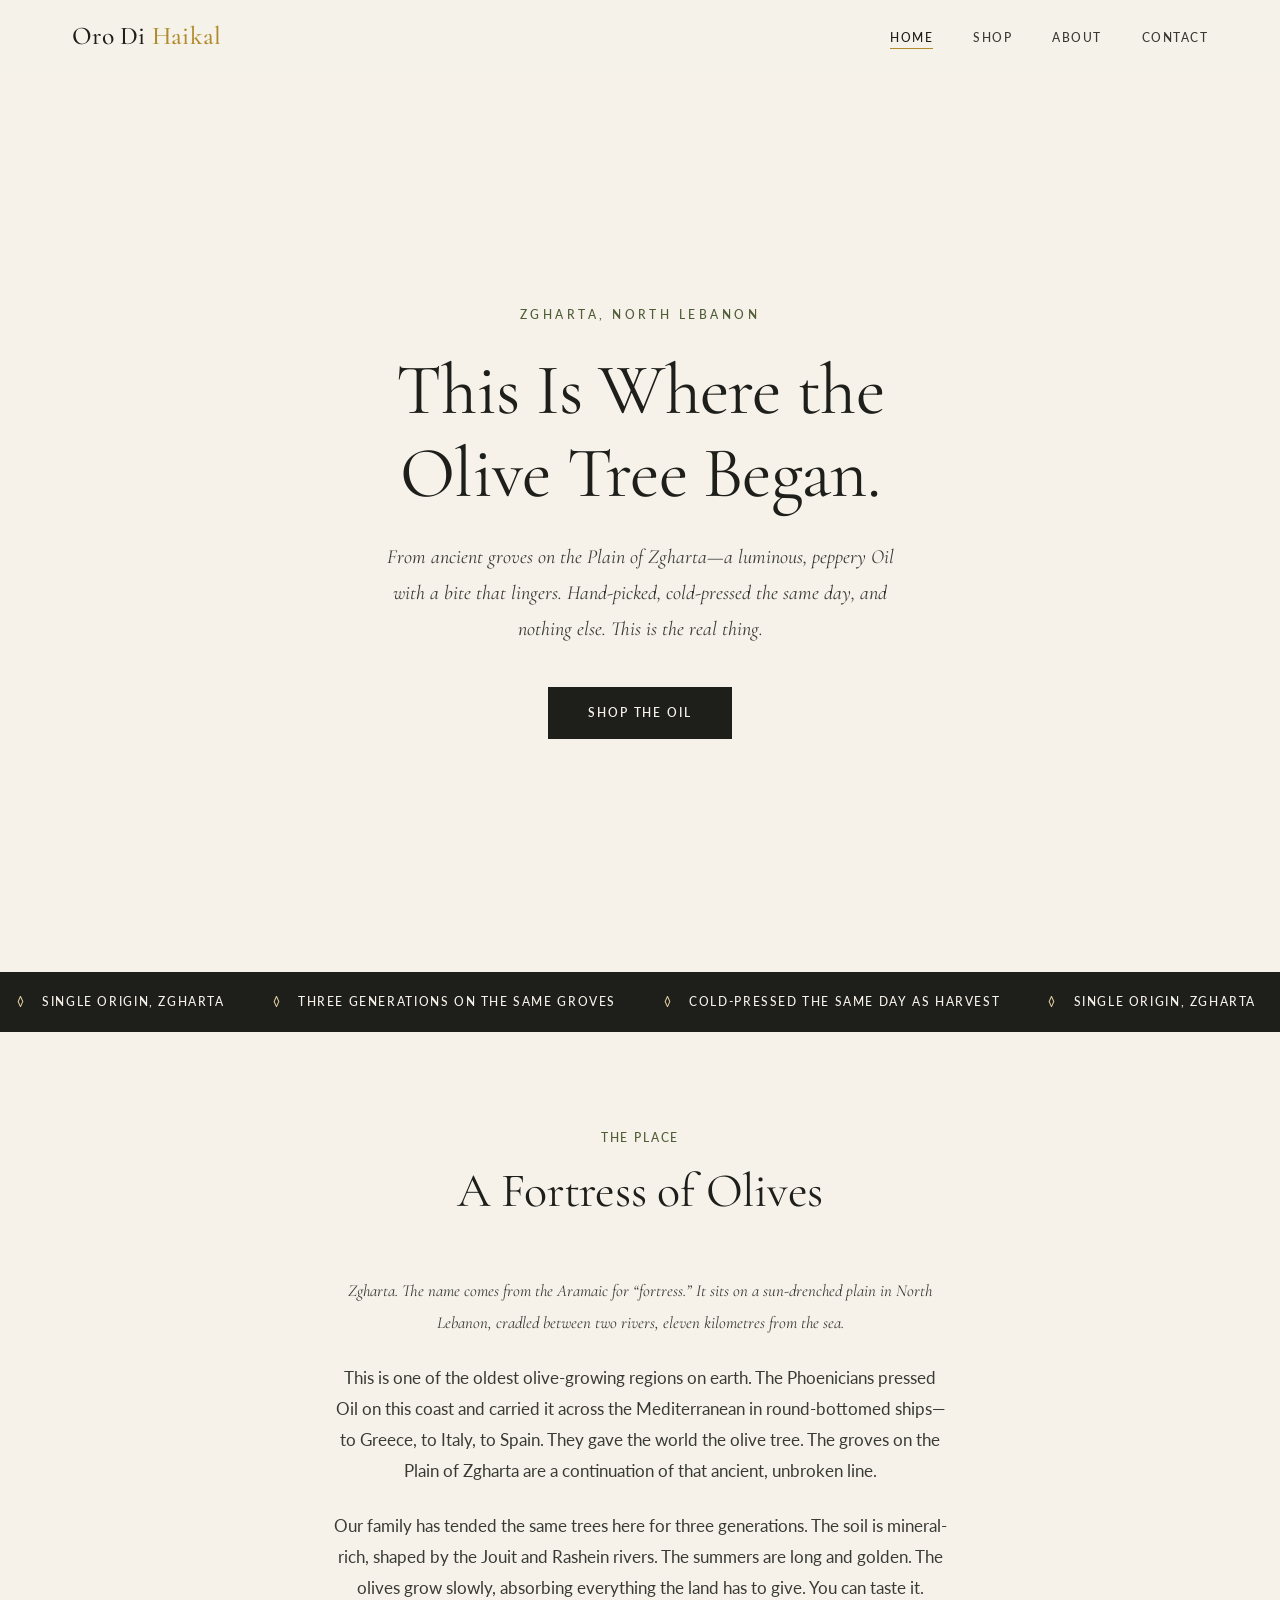
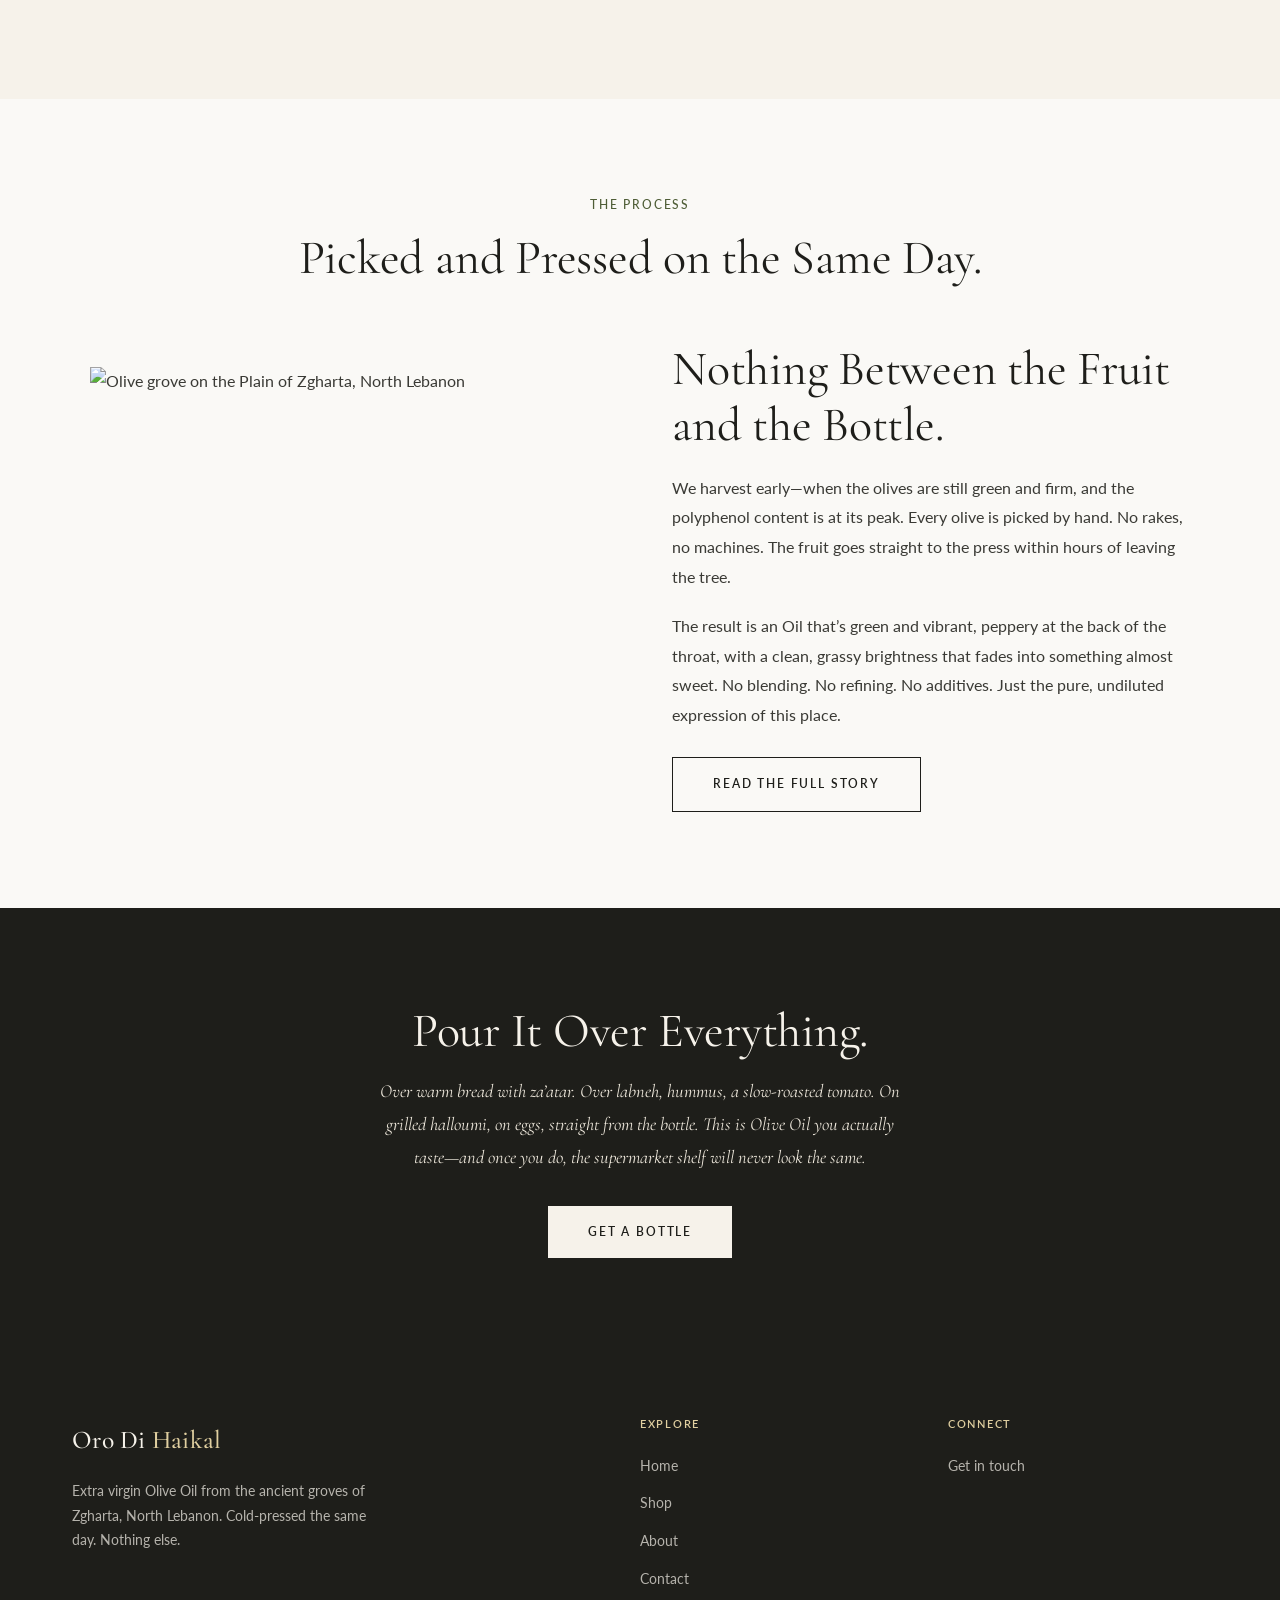
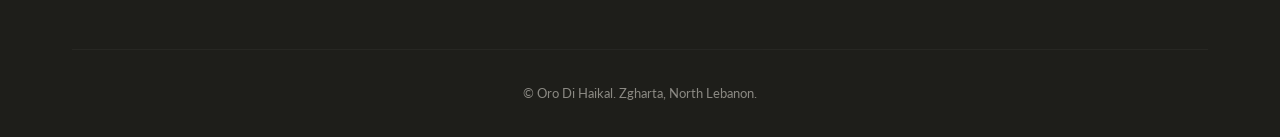
==== index.html @ 0c3472f1 "first commit" ====
<!DOCTYPE html>
<html lang="en">
<head>
  <meta charset="UTF-8" />
  <meta name="viewport" content="width=device-width, initial-scale=1.0" />
  <title>Oro Di Haikal &mdash; Olive Oil from Zgharta, Lebanon</title>
  <meta name="description" content="Extra virgin olive oil from centuries-old groves on the Plain of Zgharta, North Lebanon. Cold-pressed the same day. Green, peppery, alive." />
  <link rel="preconnect" href="https://fonts.googleapis.com" />
  <link rel="preconnect" href="https://fonts.gstatic.com" crossorigin />
  <link href="https://fonts.googleapis.com/css2?family=Cormorant+Garamond:ital,wght@0,400;0,500;0,600;1,400&family=Lato:wght@400;500;600;700&display=swap" rel="stylesheet" />
  <link rel="stylesheet" href="css/style.css" />
  <link rel="icon" href="data:image/svg+xml,<svg xmlns='http://www.w3.org/2000/svg' viewBox='0 0 32 32'><circle cx='16' cy='16' r='14' fill='%235c6b3c'/><circle cx='16' cy='14' r='5' fill='%23d4a84b'/></svg>" type="image/svg+xml" />
</head>
<body>
  <a href="#main-content" class="skip-link">Skip to main content</a>
  <header class="site-header" id="header">
    <nav class="nav-inner">
      <a href="index.html" class="logo">Oro Di <span>Haikal</span></a>
      <button class="nav-toggle" id="navToggle" aria-label="Open menu" aria-expanded="false" aria-controls="navLinks">
        <svg viewBox="0 0 24 24" fill="none" stroke="currentColor" stroke-width="2">
          <path d="M3 12h18M3 6h18M3 18h18"/>
        </svg>
      </button>
      <ul class="nav-links" id="navLinks">
        <li><a href="index.html" class="active">Home</a></li>
        <li><a href="shop.html">Shop</a></li>
        <li><a href="about.html">About</a></li>
        <li><a href="contact.html">Contact</a></li>
      </ul>
    </nav>
  </header>

  <main id="main-content">
    <section class="hero">
      <div class="hero-bg" aria-hidden="true"></div>
      <div class="hero-content">
        <p class="hero-tag">Zgharta, North Lebanon</p>
        <h1>This Is Where the<br />Olive Tree Began.</h1>
        <p class="hero-sub">From ancient groves on the Plain of Zgharta&mdash;a luminous, peppery Oil with a bite that lingers. Hand-picked, cold-pressed the same day, and nothing else. This is the real thing.</p>
        <a href="shop.html" class="btn btn-primary">Shop the Oil</a>
      </div>
    </section>

    <section class="section strip" aria-label="Why choose us">
      <div class="container">
        <ul class="strip-list">
          <li><span class="strip-icon" aria-hidden="true">&loz;</span> Cold-pressed the same day as harvest</li>
          <li><span class="strip-icon" aria-hidden="true">&loz;</span> Single origin, Zgharta</li>
          <li><span class="strip-icon" aria-hidden="true">&loz;</span> Three generations on the same groves</li>
        </ul>
      </div>
    </section>

    <section class="section" id="legacy">
      <div class="container container-narrow">
        <div class="section-head fade-in">
          <p class="sub">The Place</p>
          <h2>A Fortress of Olives</h2>
        </div>
        <div class="legacy-content fade-in">
          <p class="legacy-lead">Zgharta. The name comes from the Aramaic for &ldquo;fortress.&rdquo; It sits on a sun-drenched plain in North Lebanon, cradled between two rivers, eleven kilometres from the sea.</p>
          <p>This is one of the oldest olive-growing regions on earth. The Phoenicians pressed Oil on this coast and carried it across the Mediterranean in round-bottomed ships&mdash;to Greece, to Italy, to Spain. They gave the world the olive tree. The groves on the Plain of Zgharta are a continuation of that ancient, unbroken line.</p>
          <p>Our family has tended the same trees here for three generations. The soil is mineral-rich, shaped by the Jouit and Rashein rivers. The summers are long and golden. The olives grow slowly, absorbing everything the land has to give. You can taste it.</p>
        </div>
      </div>
    </section>

    <section class="section section-alt" id="story">
      <div class="container">
        <div class="section-head fade-in">
          <p class="sub">The Process</p>
          <h2>Picked and Pressed on the Same Day.</h2>
        </div>
        <div class="story-grid">
          <div class="story-image fade-in">
            <img src="https://picsum.photos/seed/olivegrove/800/500" loading="lazy" alt="Olive grove on the Plain of Zgharta, North Lebanon" width="800" height="500" />
          </div>
          <div class="story-text fade-in">
            <h2>Nothing Between the Fruit and the Bottle.</h2>
            <p>We harvest early&mdash;when the olives are still green and firm, and the polyphenol content is at its peak. Every olive is picked by hand. No rakes, no machines. The fruit goes straight to the press within hours of leaving the tree.</p>
            <p>The result is an Oil that&rsquo;s green and vibrant, peppery at the back of the throat, with a clean, grassy brightness that fades into something almost sweet. No blending. No refining. No additives. Just the pure, undiluted expression of this place.</p>
            <a href="about.html" class="btn btn-secondary">Read the Full Story</a>
          </div>
        </div>
      </div>
    </section>

    <section class="section section-cta">
      <div class="container container-narrow text-center fade-in">
        <h2>Pour It Over Everything.</h2>
        <p>Over warm bread with za&rsquo;atar. Over labneh, hummus, a slow-roasted tomato. On grilled halloumi, on eggs, straight from the bottle. This is Olive Oil you actually taste&mdash;and once you do, the supermarket shelf will never look the same.</p>
        <a href="shop.html" class="btn btn-primary">Get a Bottle</a>
      </div>
    </section>
  </main>

  <footer class="site-footer">
    <div class="footer-inner">
      <div class="footer-grid">
        <div class="footer-brand">
          <div class="logo">Oro Di <span>Haikal</span></div>
          <p>Extra virgin Olive Oil from the ancient groves of Zgharta, North Lebanon. Cold-pressed the same day. Nothing else.</p>
        </div>
        <div class="footer-links">
          <h4>Explore</h4>
          <ul>
            <li><a href="index.html">Home</a></li>
            <li><a href="shop.html">Shop</a></li>
            <li><a href="about.html">About</a></li>
            <li><a href="contact.html">Contact</a></li>
          </ul>
        </div>
        <div class="footer-links">
          <h4>Connect</h4>
          <ul>
            <li><a href="contact.html">Get in touch</a></li>
          </ul>
        </div>
      </div>
      <div class="footer-bottom">
        <p>&copy; Oro Di Haikal. Zgharta, North Lebanon.</p>
      </div>
    </div>
  </footer>

  <script src="js/main.js"></script>
</body>
</html>
---- css/style.css ----
/* ============================================
   Oro Di Haikal — Flamingo Estate-inspired
   Warm, spacious, immersive, editorial
   ============================================ */

:root {
  --olive-dark: #2f3a22;
  --olive-mid: #4e5d36;
  --olive-light: #6b7d4e;
  --olive-pale: #a3b38a;
  --gold: #b08b2d;
  --gold-light: #c9a84e;
  --gold-pale: #e0cfa0;
  --cream: #f6f2ea;
  --cream-dark: #ece6da;
  --white: #faf9f6;
  --charcoal: #1e1e1a;
  --text: #3a3a35;
  --shadow: rgba(30, 30, 26, 0.08);
  --shadow-md: rgba(30, 30, 26, 0.12);
  --font-display: 'Cormorant Garamond', Georgia, serif;
  --font-body: 'Lato', 'Segoe UI', sans-serif;
  --ease: cubic-bezier(0.25, 0.46, 0.45, 0.94);
  --ease-out: cubic-bezier(0.22, 1, 0.36, 1);
}

*,
*::before,
*::after {
  box-sizing: border-box;
  margin: 0;
  padding: 0;
}

html {
  scroll-behavior: smooth;
  font-size: 16px;
}

body {
  font-family: var(--font-body);
  font-size: 1rem;
  line-height: 1.75;
  color: var(--text);
  background: var(--cream);
  min-height: 100vh;
  display: flex;
  flex-direction: column;
  -webkit-font-smoothing: antialiased;
  -moz-osx-font-smoothing: grayscale;
}

img {
  max-width: 100%;
  height: auto;
  display: block;
}

a {
  color: var(--olive-dark);
  text-decoration: none;
  transition: color 0.3s var(--ease);
}

a:hover {
  color: var(--gold);
}

/* ----- Skip link ----- */
.skip-link {
  position: absolute;
  top: -4rem;
  left: 1rem;
  z-index: 200;
  padding: 0.6rem 1rem;
  background: var(--olive-dark);
  color: var(--white);
  font-size: 0.85rem;
  font-weight: 600;
  border-radius: 4px;
  transition: top 0.2s ease;
}
.skip-link:focus {
  top: 1rem;
  outline: 2px solid var(--gold);
  outline-offset: 2px;
}

/* ----- Focus visible ----- */
a:focus-visible,
button:focus-visible,
input:focus-visible,
textarea:focus-visible {
  outline: 2px solid var(--olive-mid);
  outline-offset: 3px;
}

/* ----- Typography ----- */
h1, h2, h3, h4 {
  font-family: var(--font-display);
  font-weight: 400;
  line-height: 1.15;
  color: var(--charcoal);
}

h1 {
  font-size: clamp(2.5rem, 6vw, 4.5rem);
  letter-spacing: -0.01em;
}

h2 {
  font-size: clamp(1.75rem, 4vw, 3rem);
  letter-spacing: -0.005em;
}

h3 {
  font-size: clamp(1.25rem, 2.5vw, 1.6rem);
}

/* ----- Layout ----- */
.container {
  width: 100%;
  max-width: 1200px;
  margin: 0 auto;
  padding: 0 2rem;
}

.container-narrow {
  max-width: 680px;
  margin: 0 auto;
  padding: 0 2rem;
}

/* ----- Navigation ----- */
.site-header {
  position: fixed;
  top: 0;
  left: 0;
  right: 0;
  z-index: 100;
  background: rgba(246, 242, 234, 0.9);
  backdrop-filter: blur(16px);
  -webkit-backdrop-filter: blur(16px);
  border-bottom: 1px solid transparent;
  transition: border-color 0.4s var(--ease), box-shadow 0.4s var(--ease);
}

.site-header.scrolled {
  border-bottom-color: var(--cream-dark);
  box-shadow: 0 1px 30px var(--shadow);
}

.nav-inner {
  display: flex;
  align-items: center;
  justify-content: space-between;
  height: 4.5rem;
  max-width: 1200px;
  margin: 0 auto;
  padding: 0 2rem;
}

.logo {
  font-family: var(--font-display);
  font-size: 1.6rem;
  font-weight: 500;
  color: var(--charcoal);
  letter-spacing: 0.01em;
}

.logo span {
  color: var(--gold);
}

.nav-links {
  display: flex;
  align-items: center;
  gap: 2.5rem;
  list-style: none;
}

.nav-links a {
  font-size: 0.78rem;
  font-weight: 500;
  letter-spacing: 0.12em;
  text-transform: uppercase;
  color: var(--text);
  position: relative;
}

.nav-links a::after {
  content: '';
  position: absolute;
  bottom: -4px;
  left: 0;
  width: 0;
  height: 1px;
  background: var(--gold);
  transition: width 0.3s var(--ease);
}

.nav-links a:hover::after,
.nav-links a.active::after {
  width: 100%;
}

.nav-links a.active {
  color: var(--charcoal);
}

.nav-toggle {
  display: none;
  background: none;
  border: none;
  cursor: pointer;
  padding: 0.5rem;
  color: var(--charcoal);
}

.nav-toggle svg {
  width: 1.4rem;
  height: 1.4rem;
}

/* ----- Main ----- */
main {
  flex: 1;
  padding-top: 4.5rem;
}

/* ----- Hero ----- */
.hero {
  min-height: 100vh;
  display: flex;
  align-items: center;
  justify-content: center;
  text-align: center;
  position: relative;
  overflow: hidden;
  background: var(--cream);
}

.hero-bg {
  position: absolute;
  inset: 0;
  background: url('https://picsum.photos/seed/lebanon/1920/1080') center/cover no-repeat;
  opacity: 0.15;
  transform: scale(1.05);
  transition: transform 20s linear;
}

.hero:hover .hero-bg {
  transform: scale(1.12);
}

.hero-bg::after {
  content: '';
  position: absolute;
  inset: 0;
  background: linear-gradient(
    to bottom,
    var(--cream) 0%,
    rgba(246, 242, 234, 0.3) 40%,
    rgba(246, 242, 234, 0.3) 60%,
    var(--cream) 100%
  );
}

.hero-content {
  position: relative;
  z-index: 1;
  padding: 4rem 2rem;
  max-width: 700px;
}

.hero-tag {
  font-size: 0.72rem;
  letter-spacing: 0.3em;
  text-transform: uppercase;
  color: var(--olive-mid);
  margin-bottom: 1.5rem;
  font-weight: 500;
}

.hero h1 {
  color: var(--charcoal);
  margin-bottom: 1.5rem;
  font-weight: 400;
}

.hero-sub {
  font-size: 1.1rem;
  line-height: 1.8;
  color: var(--text);
  max-width: 520px;
  margin: 0 auto 2.5rem;
  font-family: var(--font-display);
  font-size: 1.25rem;
  font-style: italic;
  font-weight: 400;
}

/* ----- Buttons ----- */
.btn {
  display: inline-block;
  padding: 1rem 2.5rem;
  font-family: var(--font-body);
  font-size: 0.72rem;
  font-weight: 600;
  letter-spacing: 0.16em;
  text-transform: uppercase;
  border: none;
  cursor: pointer;
  transition: all 0.4s var(--ease);
}

.btn-primary {
  background: var(--charcoal);
  color: var(--cream);
}

.btn-primary:hover {
  background: var(--olive-dark);
  color: var(--cream);
  transform: translateY(-1px);
  box-shadow: 0 8px 30px var(--shadow-md);
}

.btn-secondary {
  background: transparent;
  color: var(--charcoal);
  border: 1.5px solid var(--charcoal);
}

.btn-secondary:hover {
  background: var(--charcoal);
  color: var(--cream);
}

/* ----- Strip (marquee) ----- */
.section.strip {
  padding: 1.25rem 0;
  background: var(--charcoal);
  color: var(--cream);
  overflow: hidden;
}

.strip-list {
  display: flex;
  justify-content: center;
  gap: 1rem 3rem;
  list-style: none;
  font-size: 0.72rem;
  font-weight: 500;
  letter-spacing: 0.14em;
  text-transform: uppercase;
  white-space: nowrap;
  animation: marquee 30s linear infinite;
}

.strip-icon {
  color: var(--gold-pale);
  margin-right: 0.75rem;
}

@keyframes marquee {
  0%   { transform: translateX(0); }
  100% { transform: translateX(-50%); }
}

/* ----- Section blocks ----- */
.section {
  padding: 6rem 0;
}

.section-alt {
  background: var(--white);
}

.section-head {
  text-align: center;
  margin-bottom: 3.5rem;
}

.section-head h2 {
  color: var(--charcoal);
  margin-bottom: 0;
}

.section-head .sub {
  display: block;
  font-size: 0.72rem;
  font-family: var(--font-body);
  color: var(--olive-mid);
  letter-spacing: 0.16em;
  text-transform: uppercase;
  font-weight: 500;
  margin-bottom: 1rem;
}

/* ----- Legacy section ----- */
#legacy {
  background: var(--cream);
}

.legacy-content {
  text-align: center;
}

.legacy-lead {
  font-family: var(--font-display);
  font-size: clamp(1.4rem, 2.5vw, 1.75rem);
  font-weight: 400;
  font-style: italic;
  line-height: 1.6;
  color: var(--charcoal);
  margin-bottom: 2rem;
}

.legacy-content p {
  color: var(--text);
  margin-bottom: 1.5rem;
  font-size: 1.05rem;
  line-height: 1.85;
}

.legacy-content p:last-child {
  margin-bottom: 0;
}

/* ----- Story grid (home) ----- */
.story-grid {
  display: grid;
  grid-template-columns: 1fr 1fr;
  gap: 4rem;
  align-items: center;
  max-width: 1100px;
  margin: 0 auto;
}

.story-image {
  overflow: hidden;
}

.story-image img {
  width: 100%;
  height: 420px;
  object-fit: cover;
  transition: transform 0.8s var(--ease-out);
}

.story-image:hover img {
  transform: scale(1.03);
}

.story-text h2 {
  color: var(--charcoal);
  margin-bottom: 1.25rem;
}

.story-text p {
  margin-bottom: 1.25rem;
  color: var(--text);
  line-height: 1.85;
}

.story-text .btn {
  margin-top: 0.5rem;
}

/* ----- CTA section ----- */
.section-cta {
  background: var(--charcoal);
  color: var(--cream);
  text-align: center;
}

.section-cta h2 {
  color: var(--cream);
  margin-bottom: 1rem;
}

.section-cta p {
  color: var(--cream-dark);
  margin-bottom: 2rem;
  font-family: var(--font-display);
  font-size: 1.15rem;
  font-style: italic;
  line-height: 1.8;
  max-width: 520px;
  margin-left: auto;
  margin-right: auto;
}

.section-cta .btn-primary {
  background: var(--cream);
  color: var(--charcoal);
}

.section-cta .btn-primary:hover {
  background: var(--gold-pale);
  color: var(--charcoal);
}

.text-center {
  text-align: center;
}

/* ----- Page hero (inner pages) ----- */
.page-hero {
  padding: 7rem 0 4rem;
  text-align: center;
  background: var(--cream);
}

.page-hero h1 {
  color: var(--charcoal);
  margin-bottom: 0.75rem;
}

.page-hero p {
  color: var(--olive-mid);
  font-size: 1rem;
  font-family: var(--font-display);
  font-style: italic;
  font-size: 1.15rem;
}

/* ----- Shop page ----- */
.product-section {
  padding: 4rem 0 6rem;
}

.product-card {
  max-width: 960px;
  margin: 0 auto;
  display: grid;
  grid-template-columns: 1fr 1fr;
  gap: 0;
  align-items: stretch;
  background: var(--white);
  overflow: hidden;
  box-shadow: 0 30px 80px var(--shadow);
}

.product-image {
  overflow: hidden;
}

.product-image img {
  width: 100%;
  height: 100%;
  object-fit: cover;
  transition: transform 0.8s var(--ease-out);
}

.product-image:hover img {
  transform: scale(1.03);
}

.product-details {
  padding: 3rem 2.5rem;
  display: flex;
  flex-direction: column;
  justify-content: center;
}

.product-details h2 {
  color: var(--charcoal);
  margin-bottom: 0.5rem;
}

.product-meta {
  font-size: 0.75rem;
  letter-spacing: 0.08em;
  text-transform: uppercase;
  color: var(--olive-mid);
  margin-bottom: 1.25rem;
  font-weight: 500;
}

.product-details .price {
  font-family: var(--font-display);
  font-size: 2rem;
  color: var(--charcoal);
  margin-bottom: 1.5rem;
  font-weight: 400;
}

.product-details p {
  margin-bottom: 1.25rem;
  color: var(--text);
  line-height: 1.8;
  font-size: 0.95rem;
}

.product-details p strong {
  color: var(--charcoal);
  font-weight: 600;
  font-size: 0.75rem;
  letter-spacing: 0.08em;
  text-transform: uppercase;
}

.quantity-row {
  display: flex;
  align-items: center;
  gap: 1rem;
  margin-bottom: 1.25rem;
}

.quantity-row label {
  font-weight: 600;
  color: var(--charcoal);
  font-size: 0.75rem;
  letter-spacing: 0.08em;
  text-transform: uppercase;
}

.quantity-row input {
  width: 4rem;
  padding: 0.6rem;
  border: 1.5px solid var(--cream-dark);
  border-radius: 0;
  font-size: 1rem;
  text-align: center;
  font-family: var(--font-body);
  background: var(--cream);
  transition: border-color 0.3s var(--ease);
}

.quantity-row input:focus {
  border-color: var(--olive-mid);
}

.cart-feedback {
  margin-top: 0.75rem;
  font-size: 0.85rem;
  color: var(--olive-mid);
  font-style: italic;
  min-height: 1.5em;
  opacity: 0;
  transition: opacity 0.4s var(--ease);
}

.cart-feedback.visible {
  opacity: 1;
}

/* ----- About / Heritage ----- */
.heritage-section {
  padding: 4rem 0 6rem;
}

.heritage-intro {
  text-align: center;
  max-width: 700px;
  margin: 0 auto 4rem;
}

.heritage-intro h2 {
  margin-bottom: 1.5rem;
}

.heritage-intro p {
  font-size: 1.05rem;
  color: var(--text);
  line-height: 1.85;
  margin-bottom: 1.25rem;
}

.heritage-intro p:last-child {
  margin-bottom: 0;
}

.heritage-grid {
  display: grid;
  grid-template-columns: repeat(3, 1fr);
  gap: 1.5rem;
}

.heritage-card {
  background: var(--white);
  overflow: hidden;
  box-shadow: 0 4px 30px var(--shadow);
  transition: transform 0.5s var(--ease-out), box-shadow 0.5s var(--ease-out);
}

.heritage-card:hover {
  transform: translateY(-6px);
  box-shadow: 0 20px 50px var(--shadow-md);
}

.heritage-card img {
  width: 100%;
  height: 240px;
  object-fit: cover;
  transition: transform 0.8s var(--ease-out);
}

.heritage-card:hover img {
  transform: scale(1.04);
}

.heritage-card .card-body {
  padding: 2rem;
}

.heritage-card h3 {
  color: var(--charcoal);
  margin-bottom: 0.75rem;
}

.heritage-card p {
  font-size: 0.95rem;
  color: var(--text);
  line-height: 1.8;
}

/* ----- Contact page ----- */
.contact-section {
  padding: 4rem 0 6rem;
}

.contact-layout {
  display: grid;
  grid-template-columns: 1fr 1.3fr;
  gap: 3rem;
  align-items: start;
  max-width: 960px;
  margin: 0 auto;
}

.contact-info h2 {
  color: var(--charcoal);
  margin-bottom: 1rem;
}

.contact-info > p {
  color: var(--text);
  margin-bottom: 2rem;
  font-size: 1.05rem;
  line-height: 1.8;
}

.contact-details {
  list-style: none;
}

.contact-details li {
  margin-bottom: 1.5rem;
  font-size: 0.95rem;
  color: var(--text);
  line-height: 1.6;
}

.contact-details strong {
  display: block;
  font-family: var(--font-body);
  font-size: 0.7rem;
  letter-spacing: 0.12em;
  text-transform: uppercase;
  color: var(--olive-mid);
  margin-bottom: 0.3rem;
  font-weight: 600;
}

.contact-details a {
  color: var(--charcoal);
  border-bottom: 1px solid var(--cream-dark);
  transition: border-color 0.3s var(--ease), color 0.3s var(--ease);
}

.contact-details a:hover {
  color: var(--gold);
  border-color: var(--gold);
}

.contact-wrap {
  background: var(--white);
  padding: 2.5rem;
  box-shadow: 0 20px 60px var(--shadow);
}

.form-group {
  margin-bottom: 1.5rem;
}

.form-group label {
  display: block;
  font-weight: 600;
  color: var(--charcoal);
  margin-bottom: 0.5rem;
  font-size: 0.7rem;
  letter-spacing: 0.1em;
  text-transform: uppercase;
}

.form-group input,
.form-group textarea {
  width: 100%;
  padding: 0.85rem 1rem;
  border: 1.5px solid var(--cream-dark);
  border-radius: 0;
  font-family: var(--font-body);
  font-size: 0.95rem;
  background: var(--cream);
  transition: border-color 0.3s var(--ease);
}

.form-group input:focus,
.form-group textarea:focus {
  outline: none;
  border-color: var(--olive-mid);
}

.form-group textarea {
  min-height: 150px;
  resize: vertical;
}

.contact-wrap button[type="submit"] {
  width: 100%;
  padding: 1.1rem;
  margin-top: 0.25rem;
  cursor: pointer;
}

.form-message {
  margin-top: 1rem;
  padding: 0.85rem 1rem;
  font-size: 0.9rem;
  display: none;
  font-style: italic;
}

.form-message.success {
  display: block;
  background: rgba(110, 130, 80, 0.12);
  color: var(--olive-dark);
}

.form-message.error {
  display: block;
  background: rgba(180, 50, 50, 0.08);
  color: #7a2828;
}

/* ----- Footer ----- */
.site-footer {
  background: var(--charcoal);
  color: var(--cream);
  padding: 4rem 0 2rem;
  margin-top: auto;
}

.footer-inner {
  max-width: 1200px;
  margin: 0 auto;
  padding: 0 2rem;
}

.footer-grid {
  display: grid;
  grid-template-columns: 2fr 1fr 1fr;
  gap: 3rem;
  margin-bottom: 3rem;
}

.footer-brand .logo {
  color: var(--cream);
  margin-bottom: 1rem;
  display: block;
}

.footer-brand .logo span {
  color: var(--gold-pale);
}

.footer-brand p {
  font-size: 0.9rem;
  line-height: 1.7;
  opacity: 0.7;
  max-width: 320px;
}

.footer-links h4 {
  font-family: var(--font-body);
  font-size: 0.68rem;
  font-weight: 600;
  letter-spacing: 0.16em;
  text-transform: uppercase;
  margin-bottom: 1.25rem;
  color: var(--gold-pale);
}

.footer-links ul {
  list-style: none;
}

.footer-links li {
  margin-bottom: 0.6rem;
}

.footer-links a {
  color: var(--cream);
  font-size: 0.9rem;
  opacity: 0.7;
  transition: opacity 0.3s var(--ease);
}

.footer-links a:hover {
  opacity: 1;
  color: var(--cream);
}

.footer-bottom {
  padding-top: 2rem;
  border-top: 1px solid rgba(255,255,255,0.08);
  text-align: center;
  font-size: 0.8rem;
  opacity: 0.5;
}

/* ----- Scroll animations ----- */
.fade-in {
  opacity: 0;
  transform: translateY(30px);
  transition: opacity 0.8s var(--ease-out), transform 0.8s var(--ease-out);
}

.fade-in.visible {
  opacity: 1;
  transform: translateY(0);
}

/* ----- Responsive ----- */
@media (max-width: 768px) {
  .nav-links {
    position: fixed;
    top: 4.5rem;
    right: -100%;
    width: 80%;
    max-width: 300px;
    height: calc(100vh - 4.5rem);
    background: var(--cream);
    flex-direction: column;
    align-items: flex-start;
    padding: 2.5rem;
    gap: 1.5rem;
    box-shadow: -10px 0 40px var(--shadow);
    transition: right 0.4s var(--ease-out);
  }

  .nav-links.open {
    right: 0;
  }

  .nav-toggle {
    display: block;
  }

  .hero-content {
    padding: 3rem 1.5rem;
  }

  .story-grid,
  .product-card {
    grid-template-columns: 1fr;
  }

  .story-image {
    order: -1;
  }

  .story-image img {
    height: 280px;
  }

  .product-details {
    padding: 2rem 1.5rem;
  }

  .product-image img {
    aspect-ratio: 16/10;
    height: auto;
  }

  .heritage-grid {
    grid-template-columns: 1fr;
  }

  .footer-grid {
    grid-template-columns: 1fr;
    text-align: center;
  }

  .footer-brand p {
    max-width: none;
  }

  .contact-layout {
    grid-template-columns: 1fr;
  }

  .strip-list {
    gap: 0.75rem 2rem;
    font-size: 0.65rem;
  }

  .section {
    padding: 4rem 0;
  }

  .page-hero {
    padding: 6rem 0 3rem;
  }
}

@media (prefers-reduced-motion: reduce) {
  *, *::before, *::after {
    animation-duration: 0.01ms !important;
    animation-iteration-count: 1 !important;
    transition-duration: 0.01ms !important;
  }
  .fade-in {
    opacity: 1;
    transform: none;
  }
}

@media (max-width: 480px) {
  .hero {
    min-height: 90vh;
  }

  .section {
    padding: 3.5rem 0;
  }

  .contact-wrap {
    padding: 1.5rem;
  }

  h1 {
    font-size: clamp(2rem, 8vw, 2.75rem);
  }
}
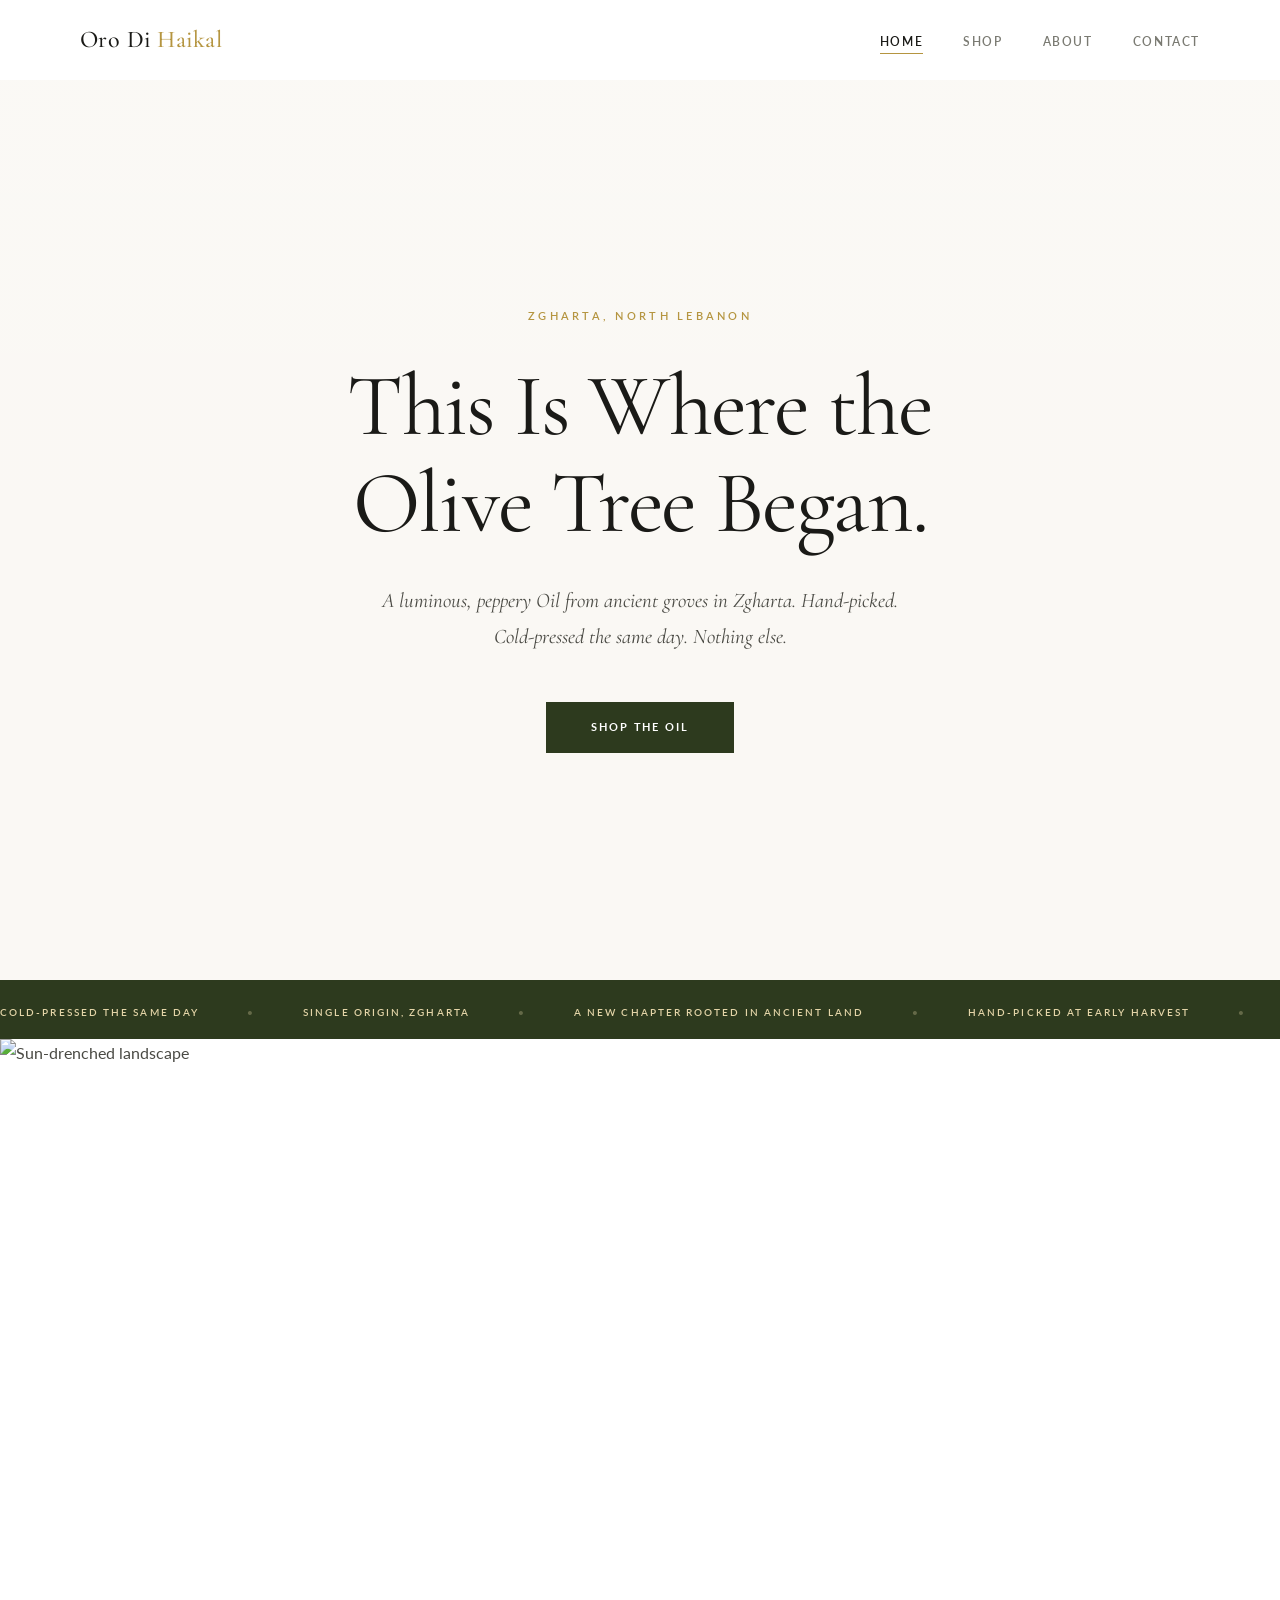
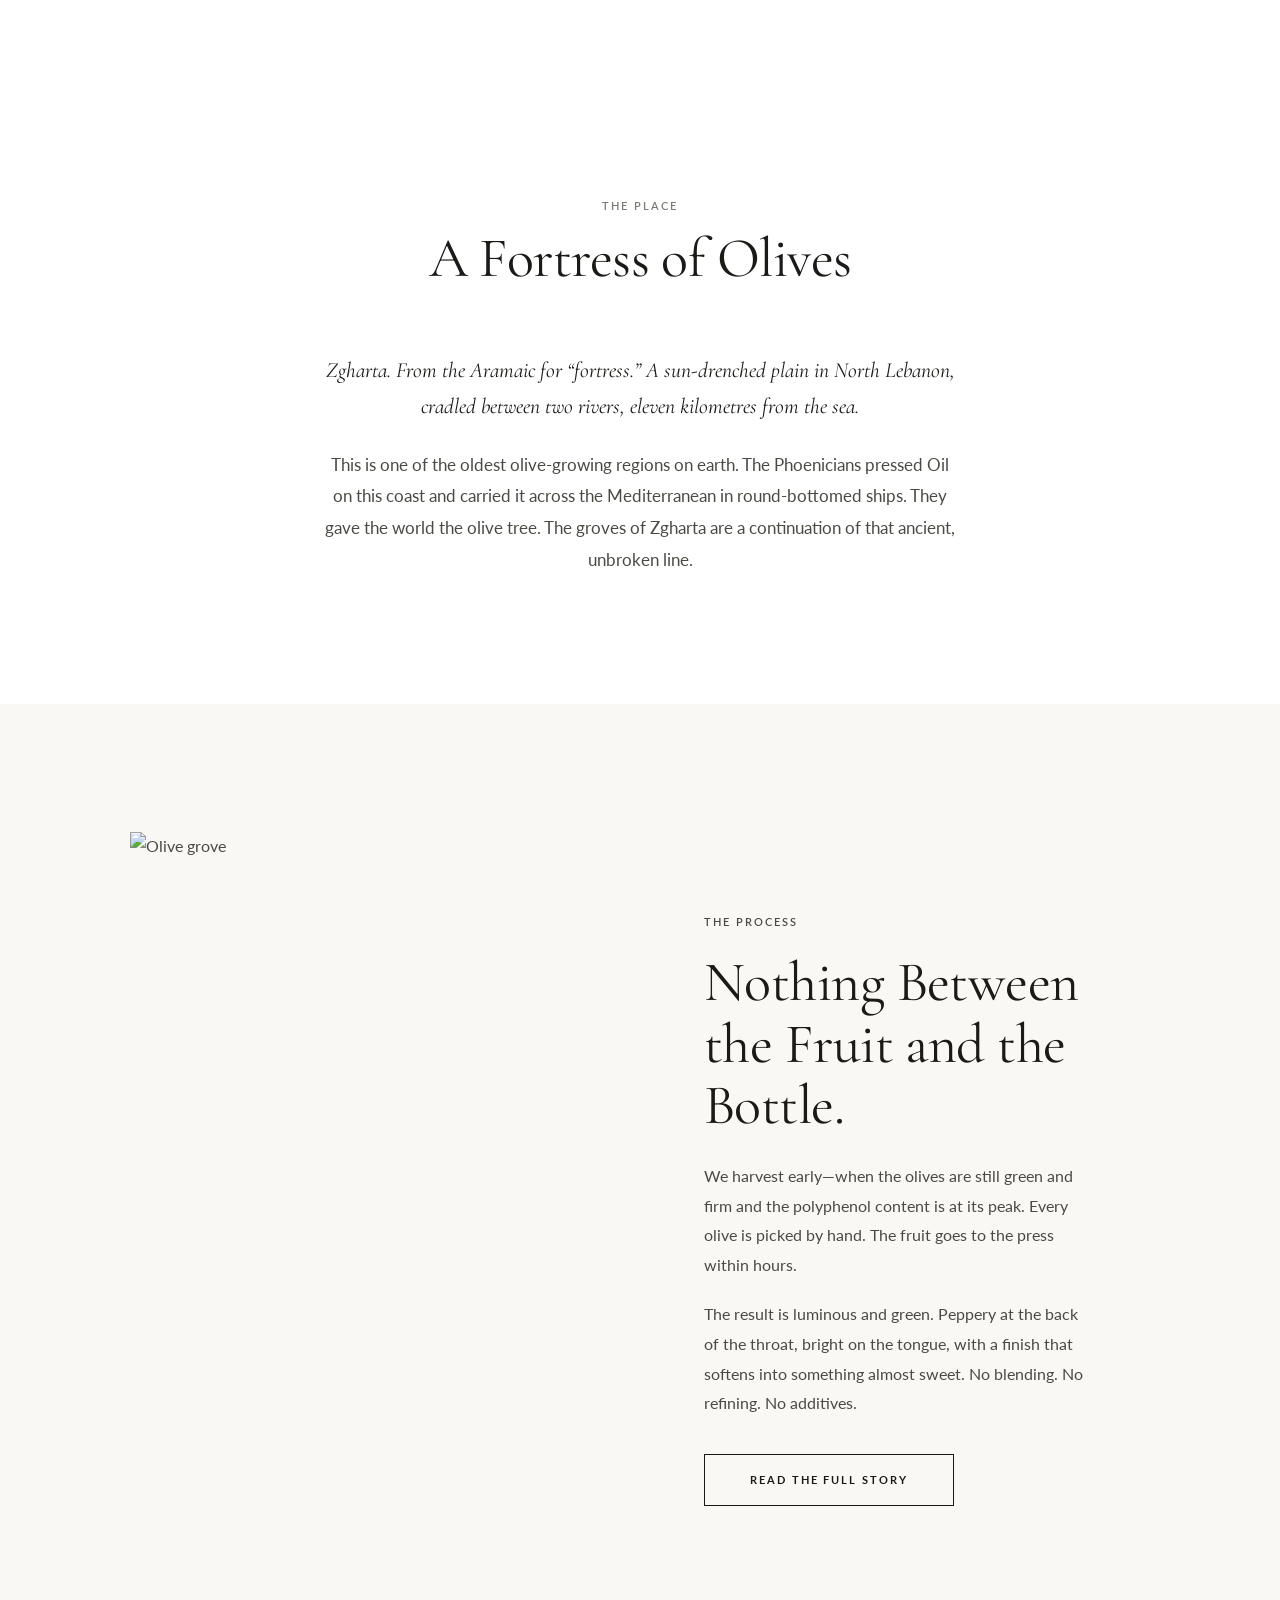
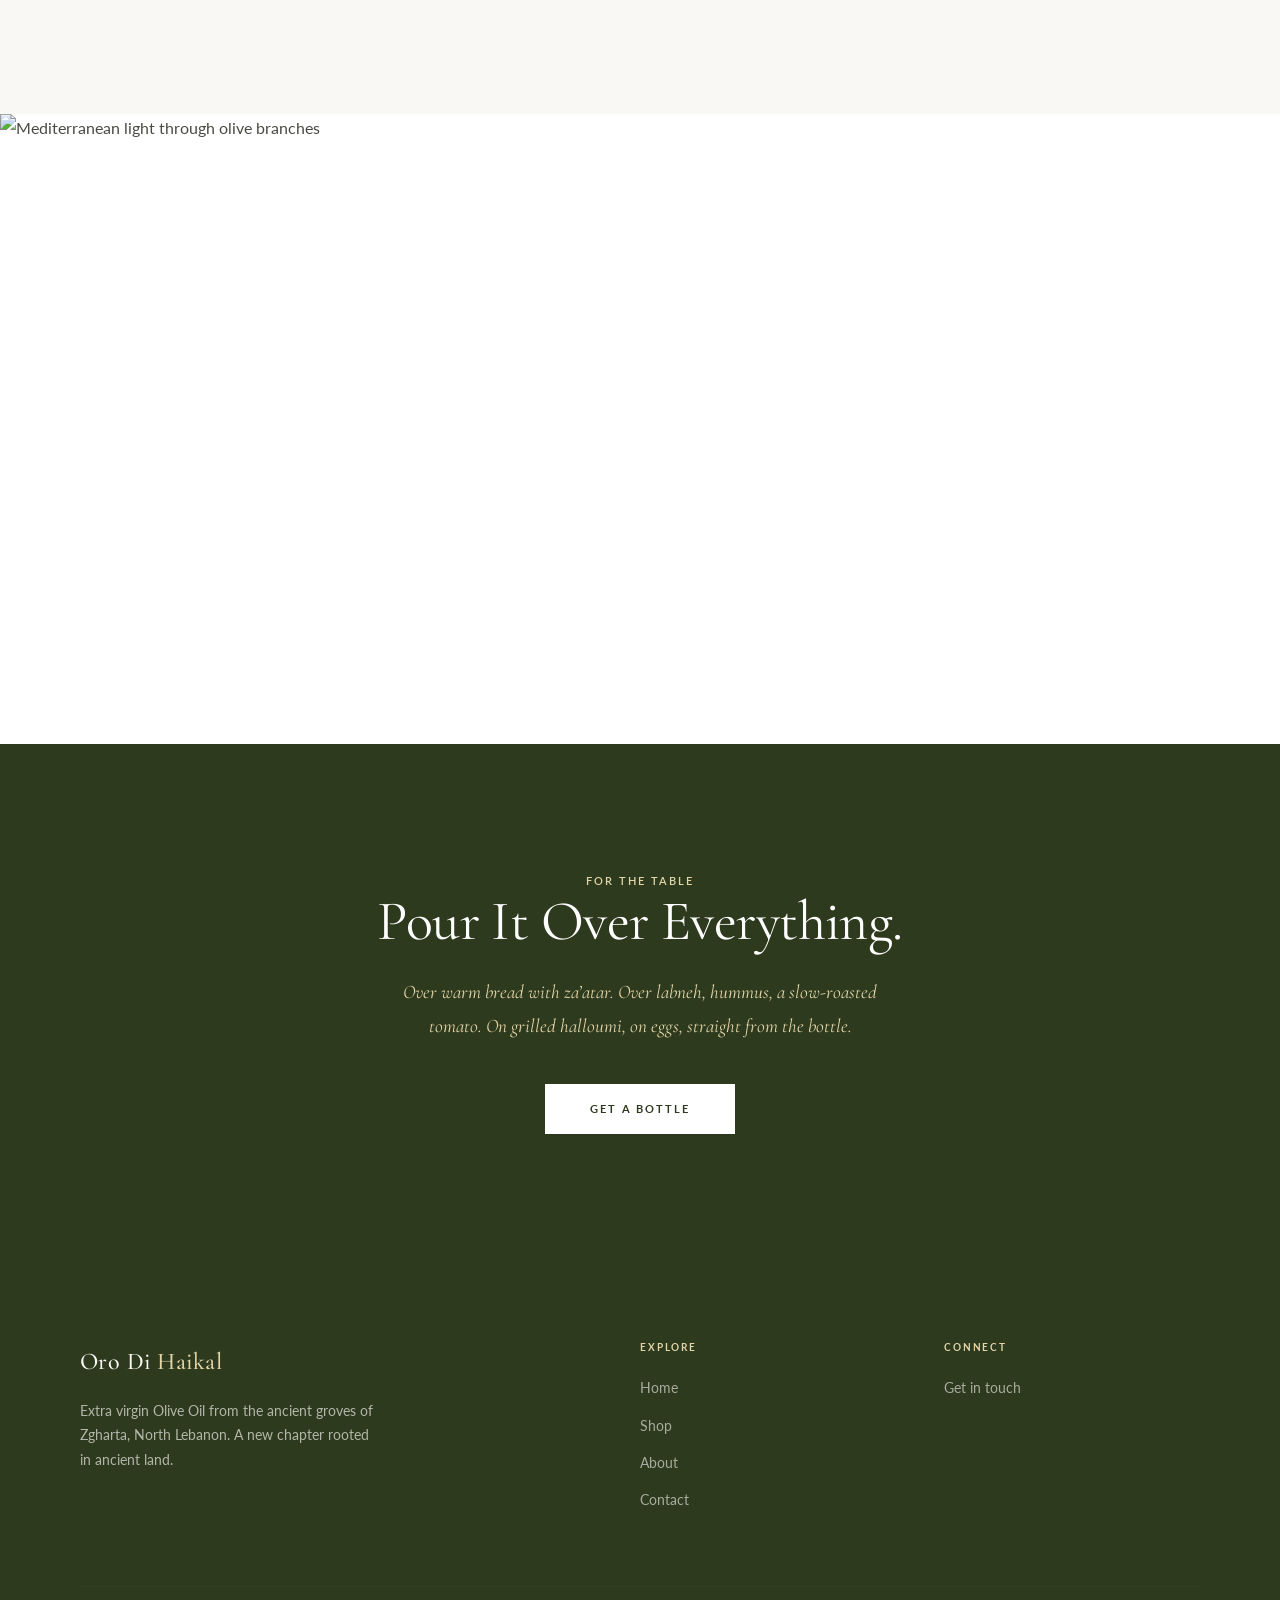
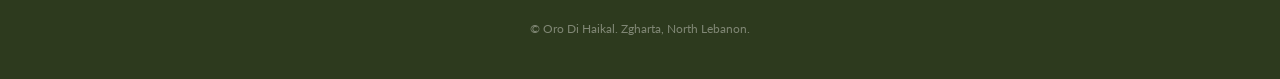
==== commit f6bee90f: "describe what you changed" ====
--- a/index.html
+++ b/index.html
@@ -4,22 +4,21 @@
   <meta charset="UTF-8" />
   <meta name="viewport" content="width=device-width, initial-scale=1.0" />
   <title>Oro Di Haikal &mdash; Olive Oil from Zgharta, Lebanon</title>
-  <meta name="description" content="Extra virgin olive oil from centuries-old groves on the Plain of Zgharta, North Lebanon. Cold-pressed the same day. Green, peppery, alive." />
+  <meta name="description" content="Extra virgin olive oil from the ancient groves of Zgharta, North Lebanon. Hand-picked. Cold-pressed the same day. A new chapter rooted in ancient land." />
   <link rel="preconnect" href="https://fonts.googleapis.com" />
   <link rel="preconnect" href="https://fonts.gstatic.com" crossorigin />
-  <link href="https://fonts.googleapis.com/css2?family=Cormorant+Garamond:ital,wght@0,400;0,500;0,600;1,400&family=Lato:wght@400;500;600;700&display=swap" rel="stylesheet" />
+  <link href="https://fonts.googleapis.com/css2?family=Cormorant+Garamond:ital,wght@0,400;0,500;0,600;1,400&family=Lato:wght@300;400;600;700&display=swap" rel="stylesheet" />
   <link rel="stylesheet" href="css/style.css" />
-  <link rel="icon" href="data:image/svg+xml,<svg xmlns='http://www.w3.org/2000/svg' viewBox='0 0 32 32'><circle cx='16' cy='16' r='14' fill='%235c6b3c'/><circle cx='16' cy='14' r='5' fill='%23d4a84b'/></svg>" type="image/svg+xml" />
+  <link rel="icon" href="data:image/svg+xml,<svg xmlns='http://www.w3.org/2000/svg' viewBox='0 0 32 32'><circle cx='16' cy='16' r='14' fill='%232d3a1e'/><circle cx='16' cy='14' r='5' fill='%23b59540'/></svg>" type="image/svg+xml" />
 </head>
 <body>
-  <a href="#main-content" class="skip-link">Skip to main content</a>
+  <a href="#main" class="skip-link">Skip to content</a>
+
   <header class="site-header" id="header">
     <nav class="nav-inner">
       <a href="index.html" class="logo">Oro Di <span>Haikal</span></a>
       <button class="nav-toggle" id="navToggle" aria-label="Open menu" aria-expanded="false" aria-controls="navLinks">
-        <svg viewBox="0 0 24 24" fill="none" stroke="currentColor" stroke-width="2">
-          <path d="M3 12h18M3 6h18M3 18h18"/>
-        </svg>
+        <svg viewBox="0 0 24 24" fill="none" stroke="currentColor" stroke-width="2"><path d="M3 12h18M3 6h18M3 18h18"/></svg>
       </button>
       <ul class="nav-links" id="navLinks">
         <li><a href="index.html" class="active">Home</a></li>
@@ -30,68 +29,85 @@
     </nav>
   </header>
 
-  <main id="main-content">
+  <main id="main">
+
+    <!-- Hero -->
     <section class="hero">
       <div class="hero-bg" aria-hidden="true"></div>
       <div class="hero-content">
         <p class="hero-tag">Zgharta, North Lebanon</p>
-        <h1>This Is Where the<br />Olive Tree Began.</h1>
-        <p class="hero-sub">From ancient groves on the Plain of Zgharta&mdash;a luminous, peppery Oil with a bite that lingers. Hand-picked, cold-pressed the same day, and nothing else. This is the real thing.</p>
+        <h1>This Is Where the<br>Olive Tree Began.</h1>
+        <p class="hero-sub">A luminous, peppery Oil from ancient groves in Zgharta. Hand-picked. Cold-pressed the same day. Nothing else.</p>
         <a href="shop.html" class="btn btn-primary">Shop the Oil</a>
       </div>
     </section>
 
-    <section class="section strip" aria-label="Why choose us">
-      <div class="container">
-        <ul class="strip-list">
-          <li><span class="strip-icon" aria-hidden="true">&loz;</span> Cold-pressed the same day as harvest</li>
-          <li><span class="strip-icon" aria-hidden="true">&loz;</span> Single origin, Zgharta</li>
-          <li><span class="strip-icon" aria-hidden="true">&loz;</span> Three generations on the same groves</li>
-        </ul>
-      </div>
-    </section>
+    <!-- Marquee -->
+    <div class="marquee" aria-hidden="true">
+      <ul class="marquee-track">
+        <li>Cold-pressed the same day</li><li class="sep">&bull;</li>
+        <li>Single origin, Zgharta</li><li class="sep">&bull;</li>
+        <li>A new chapter rooted in ancient land</li><li class="sep">&bull;</li>
+        <li>Hand-picked at early harvest</li><li class="sep">&bull;</li>
+        <li>Unfiltered &middot; Unblended</li><li class="sep">&bull;</li>
+        <li>Cold-pressed the same day</li><li class="sep">&bull;</li>
+        <li>Single origin, Zgharta</li><li class="sep">&bull;</li>
+        <li>A new chapter rooted in ancient land</li><li class="sep">&bull;</li>
+        <li>Hand-picked at early harvest</li><li class="sep">&bull;</li>
+        <li>Unfiltered &middot; Unblended</li><li class="sep">&bull;</li>
+      </ul>
+    </div>
 
-    <section class="section" id="legacy">
-      <div class="container container-narrow">
-        <div class="section-head fade-in">
-          <p class="sub">The Place</p>
+    <!-- Full-width image -->
+    <img class="full-img" src="https://images.unsplash.com/photo-1501785888041-af3ef285b470?w=1600&q=80" alt="Sun-drenched landscape" loading="lazy" />
+
+    <!-- The Place -->
+    <section class="s s--white">
+      <div class="container container--sm">
+        <div class="s-head reveal">
+          <p class="label">The Place</p>
           <h2>A Fortress of Olives</h2>
         </div>
-        <div class="legacy-content fade-in">
-          <p class="legacy-lead">Zgharta. The name comes from the Aramaic for &ldquo;fortress.&rdquo; It sits on a sun-drenched plain in North Lebanon, cradled between two rivers, eleven kilometres from the sea.</p>
-          <p>This is one of the oldest olive-growing regions on earth. The Phoenicians pressed Oil on this coast and carried it across the Mediterranean in round-bottomed ships&mdash;to Greece, to Italy, to Spain. They gave the world the olive tree. The groves on the Plain of Zgharta are a continuation of that ancient, unbroken line.</p>
-          <p>Our family has tended the same trees here for three generations. The soil is mineral-rich, shaped by the Jouit and Rashein rivers. The summers are long and golden. The olives grow slowly, absorbing everything the land has to give. You can taste it.</p>
+        <div class="prose prose--lead reveal">
+          <p>Zgharta. From the Aramaic for &ldquo;fortress.&rdquo; A sun-drenched plain in North Lebanon, cradled between two rivers, eleven kilometres from the sea.</p>
+          <p>This is one of the oldest olive-growing regions on earth. The Phoenicians pressed Oil on this coast and carried it across the Mediterranean in round-bottomed ships. They gave the world the olive tree. The groves of Zgharta are a continuation of that ancient, unbroken line.</p>
         </div>
       </div>
     </section>
 
-    <section class="section section-alt" id="story">
-      <div class="container">
-        <div class="section-head fade-in">
-          <p class="sub">The Process</p>
-          <h2>Picked and Pressed on the Same Day.</h2>
-        </div>
-        <div class="story-grid">
-          <div class="story-image fade-in">
-            <img src="https://picsum.photos/seed/olivegrove/800/500" loading="lazy" alt="Olive grove on the Plain of Zgharta, North Lebanon" width="800" height="500" />
+    <!-- Duo: Process -->
+    <section class="s s--cream">
+      <div class="container" style="max-width:1100px">
+        <div class="duo">
+          <div class="duo-img reveal">
+            <img src="https://images.unsplash.com/photo-1474979266404-7eaacdc50f24?w=900&q=80" alt="Olive grove" loading="lazy" />
           </div>
-          <div class="story-text fade-in">
+          <div class="duo-text reveal reveal-d1">
+            <p class="label">The Process</p>
             <h2>Nothing Between the Fruit and the Bottle.</h2>
-            <p>We harvest early&mdash;when the olives are still green and firm, and the polyphenol content is at its peak. Every olive is picked by hand. No rakes, no machines. The fruit goes straight to the press within hours of leaving the tree.</p>
-            <p>The result is an Oil that&rsquo;s green and vibrant, peppery at the back of the throat, with a clean, grassy brightness that fades into something almost sweet. No blending. No refining. No additives. Just the pure, undiluted expression of this place.</p>
+            <p>We harvest early&mdash;when the olives are still green and firm and the polyphenol content is at its peak. Every olive is picked by hand. The fruit goes to the press within hours.</p>
+            <p>The result is luminous and green. Peppery at the back of the throat, bright on the tongue, with a finish that softens into something almost sweet. No blending. No refining. No additives.</p>
             <a href="about.html" class="btn btn-secondary">Read the Full Story</a>
           </div>
         </div>
       </div>
     </section>
 
-    <section class="section section-cta">
-      <div class="container container-narrow text-center fade-in">
-        <h2>Pour It Over Everything.</h2>
-        <p>Over warm bread with za&rsquo;atar. Over labneh, hummus, a slow-roasted tomato. On grilled halloumi, on eggs, straight from the bottle. This is Olive Oil you actually taste&mdash;and once you do, the supermarket shelf will never look the same.</p>
-        <a href="shop.html" class="btn btn-primary">Get a Bottle</a>
+    <!-- Full-width image -->
+    <img class="full-img" src="https://images.unsplash.com/photo-1515542622106-78bda8ba0e5b?w=1600&q=80" alt="Mediterranean light through olive branches" loading="lazy" />
+
+    <!-- CTA -->
+    <section class="s s--green">
+      <div class="container container--sm" style="text-align:center">
+        <div class="reveal">
+          <p class="label">For the Table</p>
+          <h2>Pour It Over Everything.</h2>
+          <p style="font-family:var(--serif);font-style:italic;font-size:1.2rem;line-height:1.75;color:var(--gold-pale);max-width:500px;margin:1.5rem auto 2.5rem">Over warm bread with za&rsquo;atar. Over labneh, hummus, a slow-roasted tomato. On grilled halloumi, on eggs, straight from the bottle.</p>
+          <a href="shop.html" class="btn btn-light">Get a Bottle</a>
+        </div>
       </div>
     </section>
+
   </main>
 
   <footer class="site-footer">
@@ -99,7 +115,7 @@
       <div class="footer-grid">
         <div class="footer-brand">
           <div class="logo">Oro Di <span>Haikal</span></div>
-          <p>Extra virgin Olive Oil from the ancient groves of Zgharta, North Lebanon. Cold-pressed the same day. Nothing else.</p>
+          <p>Extra virgin Olive Oil from the ancient groves of Zgharta, North Lebanon. A new chapter rooted in ancient land.</p>
         </div>
         <div class="footer-links">
           <h4>Explore</h4>
--- a/css/style.css
+++ b/css/style.css
@@ -1,1048 +1,459 @@
 /* ============================================
-   Oro Di Haikal — Flamingo Estate-inspired
-   Warm, spacious, immersive, editorial
+   Oro Di Haikal — Luxury Lifestyle Redesign
+   White-forward, full-width imagery, editorial
    ============================================ */
 
 :root {
-  --olive-dark: #2f3a22;
-  --olive-mid: #4e5d36;
-  --olive-light: #6b7d4e;
-  --olive-pale: #a3b38a;
-  --gold: #b08b2d;
-  --gold-light: #c9a84e;
-  --gold-pale: #e0cfa0;
-  --cream: #f6f2ea;
-  --cream-dark: #ece6da;
-  --white: #faf9f6;
-  --charcoal: #1e1e1a;
-  --text: #3a3a35;
-  --shadow: rgba(30, 30, 26, 0.08);
-  --shadow-md: rgba(30, 30, 26, 0.12);
-  --font-display: 'Cormorant Garamond', Georgia, serif;
-  --font-body: 'Lato', 'Segoe UI', sans-serif;
+  --green: #2d3a1e;
+  --green-mid: #3f4f2a;
+  --green-soft: #5a6e3f;
+  --green-pale: #8a9e6e;
+  --gold: #b59540;
+  --gold-soft: #cdb368;
+  --gold-pale: #e4d5a8;
+  --cream: #faf8f4;
+  --warm: #f3efe7;
+  --white: #ffffff;
+  --ink: #1a1a17;
+  --text: #4a4a44;
+  --text-light: #7a7a72;
+  --border: rgba(0,0,0,0.06);
+  --shadow-sm: 0 2px 20px rgba(0,0,0,0.04);
+  --shadow-md: 0 8px 40px rgba(0,0,0,0.06);
+  --shadow-lg: 0 20px 60px rgba(0,0,0,0.08);
+  --serif: 'Cormorant Garamond', Georgia, 'Times New Roman', serif;
+  --sans: 'Lato', -apple-system, 'Segoe UI', sans-serif;
   --ease: cubic-bezier(0.25, 0.46, 0.45, 0.94);
   --ease-out: cubic-bezier(0.22, 1, 0.36, 1);
 }
 
-*,
-*::before,
-*::after {
-  box-sizing: border-box;
-  margin: 0;
-  padding: 0;
-}
-
-html {
-  scroll-behavior: smooth;
-  font-size: 16px;
-}
+*, *::before, *::after { box-sizing: border-box; margin: 0; padding: 0; }
+
+html { scroll-behavior: smooth; }
 
 body {
-  font-family: var(--font-body);
+  font-family: var(--sans);
   font-size: 1rem;
-  line-height: 1.75;
+  line-height: 1.7;
   color: var(--text);
-  background: var(--cream);
+  background: var(--white);
   min-height: 100vh;
   display: flex;
   flex-direction: column;
   -webkit-font-smoothing: antialiased;
-  -moz-osx-font-smoothing: grayscale;
-}
-
-img {
-  max-width: 100%;
-  height: auto;
-  display: block;
-}
+}
+
+img { max-width: 100%; height: auto; display: block; }
 
 a {
-  color: var(--olive-dark);
+  color: var(--ink);
   text-decoration: none;
   transition: color 0.3s var(--ease);
 }
-
-a:hover {
-  color: var(--gold);
-}
-
-/* ----- Skip link ----- */
+a:hover { color: var(--gold); }
+
 .skip-link {
-  position: absolute;
-  top: -4rem;
-  left: 1rem;
-  z-index: 200;
-  padding: 0.6rem 1rem;
-  background: var(--olive-dark);
-  color: var(--white);
-  font-size: 0.85rem;
-  font-weight: 600;
-  border-radius: 4px;
-  transition: top 0.2s ease;
-}
-.skip-link:focus {
-  top: 1rem;
-  outline: 2px solid var(--gold);
-  outline-offset: 2px;
-}
-
-/* ----- Focus visible ----- */
-a:focus-visible,
-button:focus-visible,
-input:focus-visible,
-textarea:focus-visible {
-  outline: 2px solid var(--olive-mid);
-  outline-offset: 3px;
-}
-
-/* ----- Typography ----- */
+  position: absolute; top: -4rem; left: 1rem; z-index: 200;
+  padding: 0.5rem 1rem; background: var(--green); color: var(--white);
+  font-size: 0.8rem; font-weight: 600; transition: top 0.2s;
+}
+.skip-link:focus { top: 1rem; outline: 2px solid var(--gold); outline-offset: 2px; }
+
+a:focus-visible, button:focus-visible, input:focus-visible, textarea:focus-visible {
+  outline: 2px solid var(--green-soft); outline-offset: 3px;
+}
+
+/* ---- Typography ---- */
 h1, h2, h3, h4 {
-  font-family: var(--font-display);
+  font-family: var(--serif);
   font-weight: 400;
-  line-height: 1.15;
-  color: var(--charcoal);
-}
-
-h1 {
-  font-size: clamp(2.5rem, 6vw, 4.5rem);
-  letter-spacing: -0.01em;
-}
-
-h2 {
-  font-size: clamp(1.75rem, 4vw, 3rem);
-  letter-spacing: -0.005em;
-}
-
-h3 {
-  font-size: clamp(1.25rem, 2.5vw, 1.6rem);
-}
-
-/* ----- Layout ----- */
-.container {
-  width: 100%;
-  max-width: 1200px;
-  margin: 0 auto;
-  padding: 0 2rem;
-}
-
-.container-narrow {
-  max-width: 680px;
-  margin: 0 auto;
-  padding: 0 2rem;
-}
-
-/* ----- Navigation ----- */
-.site-header {
-  position: fixed;
-  top: 0;
-  left: 0;
-  right: 0;
-  z-index: 100;
-  background: rgba(246, 242, 234, 0.9);
-  backdrop-filter: blur(16px);
-  -webkit-backdrop-filter: blur(16px);
-  border-bottom: 1px solid transparent;
-  transition: border-color 0.4s var(--ease), box-shadow 0.4s var(--ease);
-}
-
-.site-header.scrolled {
-  border-bottom-color: var(--cream-dark);
-  box-shadow: 0 1px 30px var(--shadow);
-}
-
-.nav-inner {
-  display: flex;
-  align-items: center;
-  justify-content: space-between;
-  height: 4.5rem;
-  max-width: 1200px;
-  margin: 0 auto;
-  padding: 0 2rem;
-}
-
-.logo {
-  font-family: var(--font-display);
-  font-size: 1.6rem;
-  font-weight: 500;
-  color: var(--charcoal);
-  letter-spacing: 0.01em;
-}
-
-.logo span {
-  color: var(--gold);
-}
-
-.nav-links {
-  display: flex;
-  align-items: center;
-  gap: 2.5rem;
-  list-style: none;
-}
-
-.nav-links a {
-  font-size: 0.78rem;
-  font-weight: 500;
-  letter-spacing: 0.12em;
-  text-transform: uppercase;
-  color: var(--text);
-  position: relative;
-}
-
-.nav-links a::after {
-  content: '';
-  position: absolute;
-  bottom: -4px;
-  left: 0;
-  width: 0;
-  height: 1px;
-  background: var(--gold);
-  transition: width 0.3s var(--ease);
-}
-
-.nav-links a:hover::after,
-.nav-links a.active::after {
-  width: 100%;
-}
-
-.nav-links a.active {
-  color: var(--charcoal);
-}
-
-.nav-toggle {
-  display: none;
-  background: none;
-  border: none;
-  cursor: pointer;
-  padding: 0.5rem;
-  color: var(--charcoal);
-}
-
-.nav-toggle svg {
-  width: 1.4rem;
-  height: 1.4rem;
-}
-
-/* ----- Main ----- */
-main {
-  flex: 1;
-  padding-top: 4.5rem;
-}
-
-/* ----- Hero ----- */
-.hero {
-  min-height: 100vh;
-  display: flex;
-  align-items: center;
-  justify-content: center;
-  text-align: center;
-  position: relative;
-  overflow: hidden;
-  background: var(--cream);
-}
-
-.hero-bg {
-  position: absolute;
-  inset: 0;
-  background: url('https://picsum.photos/seed/lebanon/1920/1080') center/cover no-repeat;
-  opacity: 0.15;
-  transform: scale(1.05);
-  transition: transform 20s linear;
-}
-
-.hero:hover .hero-bg {
-  transform: scale(1.12);
-}
-
-.hero-bg::after {
-  content: '';
-  position: absolute;
-  inset: 0;
-  background: linear-gradient(
-    to bottom,
-    var(--cream) 0%,
-    rgba(246, 242, 234, 0.3) 40%,
-    rgba(246, 242, 234, 0.3) 60%,
-    var(--cream) 100%
-  );
-}
-
-.hero-content {
-  position: relative;
-  z-index: 1;
-  padding: 4rem 2rem;
-  max-width: 700px;
-}
-
-.hero-tag {
-  font-size: 0.72rem;
-  letter-spacing: 0.3em;
-  text-transform: uppercase;
-  color: var(--olive-mid);
-  margin-bottom: 1.5rem;
-  font-weight: 500;
-}
-
-.hero h1 {
-  color: var(--charcoal);
-  margin-bottom: 1.5rem;
-  font-weight: 400;
-}
-
-.hero-sub {
-  font-size: 1.1rem;
-  line-height: 1.8;
-  color: var(--text);
-  max-width: 520px;
-  margin: 0 auto 2.5rem;
-  font-family: var(--font-display);
-  font-size: 1.25rem;
-  font-style: italic;
-  font-weight: 400;
-}
-
-/* ----- Buttons ----- */
-.btn {
-  display: inline-block;
-  padding: 1rem 2.5rem;
-  font-family: var(--font-body);
-  font-size: 0.72rem;
-  font-weight: 600;
-  letter-spacing: 0.16em;
-  text-transform: uppercase;
-  border: none;
-  cursor: pointer;
-  transition: all 0.4s var(--ease);
-}
-
-.btn-primary {
-  background: var(--charcoal);
-  color: var(--cream);
-}
-
-.btn-primary:hover {
-  background: var(--olive-dark);
-  color: var(--cream);
-  transform: translateY(-1px);
-  box-shadow: 0 8px 30px var(--shadow-md);
-}
-
-.btn-secondary {
-  background: transparent;
-  color: var(--charcoal);
-  border: 1.5px solid var(--charcoal);
-}
-
-.btn-secondary:hover {
-  background: var(--charcoal);
-  color: var(--cream);
-}
-
-/* ----- Strip (marquee) ----- */
-.section.strip {
-  padding: 1.25rem 0;
-  background: var(--charcoal);
-  color: var(--cream);
-  overflow: hidden;
-}
-
-.strip-list {
-  display: flex;
-  justify-content: center;
-  gap: 1rem 3rem;
-  list-style: none;
-  font-size: 0.72rem;
-  font-weight: 500;
-  letter-spacing: 0.14em;
-  text-transform: uppercase;
-  white-space: nowrap;
-  animation: marquee 30s linear infinite;
-}
-
-.strip-icon {
-  color: var(--gold-pale);
-  margin-right: 0.75rem;
-}
-
-@keyframes marquee {
-  0%   { transform: translateX(0); }
-  100% { transform: translateX(-50%); }
-}
-
-/* ----- Section blocks ----- */
-.section {
-  padding: 6rem 0;
-}
-
-.section-alt {
-  background: var(--white);
-}
-
-.section-head {
-  text-align: center;
-  margin-bottom: 3.5rem;
-}
-
-.section-head h2 {
-  color: var(--charcoal);
-  margin-bottom: 0;
-}
-
-.section-head .sub {
-  display: block;
-  font-size: 0.72rem;
-  font-family: var(--font-body);
-  color: var(--olive-mid);
-  letter-spacing: 0.16em;
-  text-transform: uppercase;
-  font-weight: 500;
-  margin-bottom: 1rem;
-}
-
-/* ----- Legacy section ----- */
-#legacy {
-  background: var(--cream);
-}
-
-.legacy-content {
-  text-align: center;
-}
-
-.legacy-lead {
-  font-family: var(--font-display);
-  font-size: clamp(1.4rem, 2.5vw, 1.75rem);
-  font-weight: 400;
-  font-style: italic;
-  line-height: 1.6;
-  color: var(--charcoal);
-  margin-bottom: 2rem;
-}
-
-.legacy-content p {
-  color: var(--text);
-  margin-bottom: 1.5rem;
-  font-size: 1.05rem;
-  line-height: 1.85;
-}
-
-.legacy-content p:last-child {
-  margin-bottom: 0;
-}
-
-/* ----- Story grid (home) ----- */
-.story-grid {
-  display: grid;
-  grid-template-columns: 1fr 1fr;
-  gap: 4rem;
-  align-items: center;
-  max-width: 1100px;
-  margin: 0 auto;
-}
-
-.story-image {
-  overflow: hidden;
-}
-
-.story-image img {
-  width: 100%;
-  height: 420px;
-  object-fit: cover;
-  transition: transform 0.8s var(--ease-out);
-}
-
-.story-image:hover img {
-  transform: scale(1.03);
-}
-
-.story-text h2 {
-  color: var(--charcoal);
-  margin-bottom: 1.25rem;
-}
-
-.story-text p {
-  margin-bottom: 1.25rem;
-  color: var(--text);
-  line-height: 1.85;
-}
-
-.story-text .btn {
-  margin-top: 0.5rem;
-}
-
-/* ----- CTA section ----- */
-.section-cta {
-  background: var(--charcoal);
-  color: var(--cream);
-  text-align: center;
-}
-
-.section-cta h2 {
-  color: var(--cream);
-  margin-bottom: 1rem;
-}
-
-.section-cta p {
-  color: var(--cream-dark);
-  margin-bottom: 2rem;
-  font-family: var(--font-display);
-  font-size: 1.15rem;
-  font-style: italic;
-  line-height: 1.8;
-  max-width: 520px;
-  margin-left: auto;
-  margin-right: auto;
-}
-
-.section-cta .btn-primary {
-  background: var(--cream);
-  color: var(--charcoal);
-}
-
-.section-cta .btn-primary:hover {
-  background: var(--gold-pale);
-  color: var(--charcoal);
-}
-
-.text-center {
-  text-align: center;
-}
-
-/* ----- Page hero (inner pages) ----- */
-.page-hero {
-  padding: 7rem 0 4rem;
-  text-align: center;
-  background: var(--cream);
-}
-
-.page-hero h1 {
-  color: var(--charcoal);
-  margin-bottom: 0.75rem;
-}
-
-.page-hero p {
-  color: var(--olive-mid);
-  font-size: 1rem;
-  font-family: var(--font-display);
-  font-style: italic;
-  font-size: 1.15rem;
-}
-
-/* ----- Shop page ----- */
-.product-section {
-  padding: 4rem 0 6rem;
-}
-
-.product-card {
-  max-width: 960px;
-  margin: 0 auto;
-  display: grid;
-  grid-template-columns: 1fr 1fr;
-  gap: 0;
-  align-items: stretch;
-  background: var(--white);
-  overflow: hidden;
-  box-shadow: 0 30px 80px var(--shadow);
-}
-
-.product-image {
-  overflow: hidden;
-}
-
-.product-image img {
-  width: 100%;
-  height: 100%;
-  object-fit: cover;
-  transition: transform 0.8s var(--ease-out);
-}
-
-.product-image:hover img {
-  transform: scale(1.03);
-}
-
-.product-details {
-  padding: 3rem 2.5rem;
-  display: flex;
-  flex-direction: column;
-  justify-content: center;
-}
-
-.product-details h2 {
-  color: var(--charcoal);
-  margin-bottom: 0.5rem;
-}
-
-.product-meta {
-  font-size: 0.75rem;
-  letter-spacing: 0.08em;
-  text-transform: uppercase;
-  color: var(--olive-mid);
-  margin-bottom: 1.25rem;
-  font-weight: 500;
-}
-
-.product-details .price {
-  font-family: var(--font-display);
-  font-size: 2rem;
-  color: var(--charcoal);
-  margin-bottom: 1.5rem;
-  font-weight: 400;
-}
-
-.product-details p {
-  margin-bottom: 1.25rem;
-  color: var(--text);
-  line-height: 1.8;
-  font-size: 0.95rem;
-}
-
-.product-details p strong {
-  color: var(--charcoal);
-  font-weight: 600;
-  font-size: 0.75rem;
-  letter-spacing: 0.08em;
-  text-transform: uppercase;
-}
-
-.quantity-row {
-  display: flex;
-  align-items: center;
-  gap: 1rem;
-  margin-bottom: 1.25rem;
-}
-
-.quantity-row label {
-  font-weight: 600;
-  color: var(--charcoal);
-  font-size: 0.75rem;
-  letter-spacing: 0.08em;
-  text-transform: uppercase;
-}
-
-.quantity-row input {
-  width: 4rem;
-  padding: 0.6rem;
-  border: 1.5px solid var(--cream-dark);
-  border-radius: 0;
-  font-size: 1rem;
-  text-align: center;
-  font-family: var(--font-body);
-  background: var(--cream);
-  transition: border-color 0.3s var(--ease);
-}
-
-.quantity-row input:focus {
-  border-color: var(--olive-mid);
-}
-
-.cart-feedback {
-  margin-top: 0.75rem;
-  font-size: 0.85rem;
-  color: var(--olive-mid);
-  font-style: italic;
-  min-height: 1.5em;
-  opacity: 0;
-  transition: opacity 0.4s var(--ease);
-}
-
-.cart-feedback.visible {
-  opacity: 1;
-}
-
-/* ----- About / Heritage ----- */
-.heritage-section {
-  padding: 4rem 0 6rem;
-}
-
-.heritage-intro {
-  text-align: center;
-  max-width: 700px;
-  margin: 0 auto 4rem;
-}
-
-.heritage-intro h2 {
-  margin-bottom: 1.5rem;
-}
-
-.heritage-intro p {
-  font-size: 1.05rem;
-  color: var(--text);
-  line-height: 1.85;
-  margin-bottom: 1.25rem;
-}
-
-.heritage-intro p:last-child {
-  margin-bottom: 0;
-}
-
-.heritage-grid {
-  display: grid;
-  grid-template-columns: repeat(3, 1fr);
-  gap: 1.5rem;
-}
-
-.heritage-card {
-  background: var(--white);
-  overflow: hidden;
-  box-shadow: 0 4px 30px var(--shadow);
-  transition: transform 0.5s var(--ease-out), box-shadow 0.5s var(--ease-out);
-}
-
-.heritage-card:hover {
-  transform: translateY(-6px);
-  box-shadow: 0 20px 50px var(--shadow-md);
-}
-
-.heritage-card img {
-  width: 100%;
-  height: 240px;
-  object-fit: cover;
-  transition: transform 0.8s var(--ease-out);
-}
-
-.heritage-card:hover img {
-  transform: scale(1.04);
-}
-
-.heritage-card .card-body {
-  padding: 2rem;
-}
-
-.heritage-card h3 {
-  color: var(--charcoal);
-  margin-bottom: 0.75rem;
-}
-
-.heritage-card p {
-  font-size: 0.95rem;
-  color: var(--text);
-  line-height: 1.8;
-}
-
-/* ----- Contact page ----- */
-.contact-section {
-  padding: 4rem 0 6rem;
-}
-
-.contact-layout {
-  display: grid;
-  grid-template-columns: 1fr 1.3fr;
-  gap: 3rem;
-  align-items: start;
-  max-width: 960px;
-  margin: 0 auto;
-}
-
-.contact-info h2 {
-  color: var(--charcoal);
-  margin-bottom: 1rem;
-}
-
-.contact-info > p {
-  color: var(--text);
-  margin-bottom: 2rem;
-  font-size: 1.05rem;
-  line-height: 1.8;
-}
-
-.contact-details {
-  list-style: none;
-}
-
-.contact-details li {
-  margin-bottom: 1.5rem;
-  font-size: 0.95rem;
-  color: var(--text);
-  line-height: 1.6;
-}
-
-.contact-details strong {
-  display: block;
-  font-family: var(--font-body);
-  font-size: 0.7rem;
-  letter-spacing: 0.12em;
-  text-transform: uppercase;
-  color: var(--olive-mid);
-  margin-bottom: 0.3rem;
-  font-weight: 600;
-}
-
-.contact-details a {
-  color: var(--charcoal);
-  border-bottom: 1px solid var(--cream-dark);
-  transition: border-color 0.3s var(--ease), color 0.3s var(--ease);
-}
-
-.contact-details a:hover {
-  color: var(--gold);
-  border-color: var(--gold);
-}
-
-.contact-wrap {
-  background: var(--white);
-  padding: 2.5rem;
-  box-shadow: 0 20px 60px var(--shadow);
-}
-
-.form-group {
-  margin-bottom: 1.5rem;
-}
-
-.form-group label {
-  display: block;
-  font-weight: 600;
-  color: var(--charcoal);
-  margin-bottom: 0.5rem;
-  font-size: 0.7rem;
-  letter-spacing: 0.1em;
-  text-transform: uppercase;
-}
-
-.form-group input,
-.form-group textarea {
-  width: 100%;
-  padding: 0.85rem 1rem;
-  border: 1.5px solid var(--cream-dark);
-  border-radius: 0;
-  font-family: var(--font-body);
-  font-size: 0.95rem;
-  background: var(--cream);
-  transition: border-color 0.3s var(--ease);
-}
-
-.form-group input:focus,
-.form-group textarea:focus {
-  outline: none;
-  border-color: var(--olive-mid);
-}
-
-.form-group textarea {
-  min-height: 150px;
-  resize: vertical;
-}
-
-.contact-wrap button[type="submit"] {
-  width: 100%;
-  padding: 1.1rem;
-  margin-top: 0.25rem;
-  cursor: pointer;
-}
-
-.form-message {
-  margin-top: 1rem;
-  padding: 0.85rem 1rem;
-  font-size: 0.9rem;
-  display: none;
-  font-style: italic;
-}
-
-.form-message.success {
-  display: block;
-  background: rgba(110, 130, 80, 0.12);
-  color: var(--olive-dark);
-}
-
-.form-message.error {
-  display: block;
-  background: rgba(180, 50, 50, 0.08);
-  color: #7a2828;
-}
-
-/* ----- Footer ----- */
-.site-footer {
-  background: var(--charcoal);
-  color: var(--cream);
-  padding: 4rem 0 2rem;
-  margin-top: auto;
-}
-
-.footer-inner {
-  max-width: 1200px;
-  margin: 0 auto;
-  padding: 0 2rem;
-}
-
-.footer-grid {
-  display: grid;
-  grid-template-columns: 2fr 1fr 1fr;
-  gap: 3rem;
-  margin-bottom: 3rem;
-}
-
-.footer-brand .logo {
-  color: var(--cream);
-  margin-bottom: 1rem;
-  display: block;
-}
-
-.footer-brand .logo span {
-  color: var(--gold-pale);
-}
-
-.footer-brand p {
-  font-size: 0.9rem;
-  line-height: 1.7;
-  opacity: 0.7;
-  max-width: 320px;
-}
-
-.footer-links h4 {
-  font-family: var(--font-body);
+  color: var(--ink);
+  line-height: 1.1;
+}
+h1 { font-size: clamp(3rem, 7vw, 5.5rem); letter-spacing: -0.02em; }
+h2 { font-size: clamp(2rem, 4.5vw, 3.5rem); letter-spacing: -0.01em; }
+h3 { font-size: clamp(1.3rem, 2.5vw, 1.75rem); }
+
+.label {
+  font-family: var(--sans);
   font-size: 0.68rem;
   font-weight: 600;
-  letter-spacing: 0.16em;
+  letter-spacing: 0.18em;
   text-transform: uppercase;
-  margin-bottom: 1.25rem;
-  color: var(--gold-pale);
-}
-
-.footer-links ul {
-  list-style: none;
-}
-
-.footer-links li {
-  margin-bottom: 0.6rem;
-}
-
-.footer-links a {
-  color: var(--cream);
-  font-size: 0.9rem;
-  opacity: 0.7;
-  transition: opacity 0.3s var(--ease);
-}
-
-.footer-links a:hover {
-  opacity: 1;
-  color: var(--cream);
-}
+  color: var(--text-light);
+}
+
+/* ---- Layout ---- */
+.container { width: 100%; max-width: 1200px; margin: 0 auto; padding: 0 2.5rem; }
+.container--sm { max-width: 720px; }
+.container--md { max-width: 900px; }
+
+/* ---- Nav ---- */
+.site-header {
+  position: fixed; top: 0; left: 0; right: 0; z-index: 100;
+  background: rgba(255,255,255,0.92);
+  backdrop-filter: blur(20px); -webkit-backdrop-filter: blur(20px);
+  transition: box-shadow 0.4s var(--ease);
+}
+.site-header.scrolled { box-shadow: 0 1px 0 var(--border); }
+
+.nav-inner {
+  display: flex; align-items: center; justify-content: space-between;
+  height: 5rem; max-width: 1200px; margin: 0 auto; padding: 0 2.5rem;
+}
+
+.logo {
+  font-family: var(--serif); font-size: 1.5rem; font-weight: 500;
+  color: var(--ink); letter-spacing: 0.02em;
+}
+.logo span { color: var(--gold); }
+
+.nav-links {
+  display: flex; align-items: center; gap: 2.5rem; list-style: none;
+}
+.nav-links a {
+  font-size: 0.72rem; font-weight: 600; letter-spacing: 0.14em;
+  text-transform: uppercase; color: var(--text-light); position: relative;
+}
+.nav-links a::after {
+  content: ''; position: absolute; bottom: -6px; left: 0;
+  width: 0; height: 1px; background: var(--gold);
+  transition: width 0.3s var(--ease);
+}
+.nav-links a:hover, .nav-links a.active { color: var(--ink); }
+.nav-links a:hover::after, .nav-links a.active::after { width: 100%; }
+
+.nav-toggle {
+  display: none; background: none; border: none;
+  cursor: pointer; padding: 0.5rem; color: var(--ink);
+}
+.nav-toggle svg { width: 1.3rem; height: 1.3rem; }
+
+/* ---- Main ---- */
+main { flex: 1; padding-top: 5rem; }
+
+/* ---- Hero ---- */
+.hero {
+  min-height: 100vh; display: flex; align-items: center;
+  justify-content: center; text-align: center; position: relative;
+  overflow: hidden; background: var(--cream);
+}
+.hero-bg {
+  position: absolute; inset: 0;
+  background: url('https://images.unsplash.com/photo-1600857544200-b2f666a9a2ec?w=1920&q=80') center/cover no-repeat;
+  opacity: 0.2;
+}
+.hero-bg::after {
+  content: ''; position: absolute; inset: 0;
+  background: linear-gradient(to bottom, rgba(255,255,255,0.6) 0%, rgba(250,248,244,0.2) 50%, var(--cream) 100%);
+}
+.hero-content {
+  position: relative; z-index: 1; padding: 4rem 2rem; max-width: 780px;
+}
+.hero-tag {
+  font-size: 0.68rem; letter-spacing: 0.3em; text-transform: uppercase;
+  color: var(--gold); margin-bottom: 2rem; font-weight: 600;
+}
+.hero h1 { margin-bottom: 2rem; }
+.hero-sub {
+  font-family: var(--serif); font-size: 1.3rem; font-style: italic;
+  font-weight: 400; line-height: 1.7; color: var(--text);
+  max-width: 540px; margin: 0 auto 3rem;
+}
+
+/* ---- Buttons ---- */
+.btn {
+  display: inline-block; padding: 1rem 2.8rem;
+  font-family: var(--sans); font-size: 0.68rem; font-weight: 700;
+  letter-spacing: 0.18em; text-transform: uppercase;
+  border: none; cursor: pointer; transition: all 0.4s var(--ease);
+}
+.btn-primary { background: var(--green); color: var(--white); }
+.btn-primary:hover {
+  background: var(--green-mid); color: var(--white);
+  transform: translateY(-2px); box-shadow: var(--shadow-md);
+}
+.btn-secondary { background: transparent; color: var(--ink); border: 1.5px solid var(--ink); }
+.btn-secondary:hover { background: var(--ink); color: var(--white); }
+
+.btn-light { background: var(--white); color: var(--green); }
+.btn-light:hover { background: var(--gold-pale); color: var(--green); }
+
+/* ---- Marquee strip ---- */
+.marquee {
+  padding: 1rem 0; background: var(--green); color: var(--gold-pale);
+  overflow: hidden; white-space: nowrap;
+}
+.marquee-track {
+  display: inline-flex; gap: 3rem; list-style: none;
+  font-size: 0.65rem; font-weight: 600; letter-spacing: 0.2em;
+  text-transform: uppercase; animation: scroll 40s linear infinite;
+}
+.marquee-track .sep { opacity: 0.3; }
+
+@keyframes scroll {
+  0% { transform: translateX(0); }
+  100% { transform: translateX(-50%); }
+}
+
+/* ---- Sections ---- */
+.s { padding: 8rem 0; }
+.s--sm { padding: 5rem 0; }
+.s--white { background: var(--white); }
+.s--cream { background: var(--cream); }
+.s--green { background: var(--green); color: var(--cream); }
+.s--green h2, .s--green h3 { color: var(--white); }
+.s--green .label { color: var(--gold-pale); }
+
+.s-head { text-align: center; margin-bottom: 4rem; }
+.s-head h2 { margin-top: 0.75rem; }
+
+/* ---- Full-width image ---- */
+.full-img {
+  width: 100%; height: 70vh; min-height: 400px;
+  object-fit: cover; display: block;
+}
+
+/* ---- Centered prose ---- */
+.prose {
+  max-width: 640px; margin: 0 auto; text-align: center;
+}
+.prose p {
+  font-size: 1.05rem; line-height: 1.9; color: var(--text);
+  margin-bottom: 1.5rem;
+}
+.prose p:last-child { margin-bottom: 0; }
+
+.prose--lead p:first-child {
+  font-family: var(--serif); font-size: 1.35rem;
+  font-style: italic; font-weight: 400; line-height: 1.65;
+  color: var(--ink);
+}
+
+/* ---- Two-col grid ---- */
+.duo {
+  display: grid; grid-template-columns: 1fr 1fr;
+  gap: 0; align-items: stretch;
+}
+.duo-img { overflow: hidden; }
+.duo-img img {
+  width: 100%; height: 100%; min-height: 500px;
+  object-fit: cover; transition: transform 1s var(--ease-out);
+}
+.duo-img:hover img { transform: scale(1.03); }
+
+.duo-text {
+  display: flex; flex-direction: column; justify-content: center;
+  padding: 5rem 4rem;
+}
+.duo-text h2 { margin-bottom: 1.5rem; }
+.duo-text p { margin-bottom: 1.25rem; line-height: 1.85; color: var(--text); }
+.duo-text .btn { align-self: flex-start; margin-top: 1rem; }
+
+/* ---- Three-col cards ---- */
+.trio { display: grid; grid-template-columns: repeat(3,1fr); gap: 2rem; }
+
+.card {
+  background: var(--white); overflow: hidden;
+  box-shadow: var(--shadow-sm);
+  transition: transform 0.5s var(--ease-out), box-shadow 0.5s var(--ease-out);
+}
+.card:hover { transform: translateY(-6px); box-shadow: var(--shadow-md); }
+.card img {
+  width: 100%; height: 260px; object-fit: cover;
+  transition: transform 0.8s var(--ease-out);
+}
+.card:hover img { transform: scale(1.04); }
+.card-body { padding: 2rem 2rem 2.5rem; }
+.card-body h3 { margin-bottom: 0.75rem; }
+.card-body p { font-size: 0.95rem; line-height: 1.8; color: var(--text); }
+
+/* ---- Product ---- */
+.product {
+  display: grid; grid-template-columns: 1fr 1fr;
+  gap: 0; max-width: 1100px; margin: 0 auto;
+  background: var(--white); box-shadow: var(--shadow-lg);
+}
+.product-img { overflow: hidden; }
+.product-img img {
+  width: 100%; height: 100%; min-height: 600px;
+  object-fit: cover; transition: transform 1s var(--ease-out);
+}
+.product-img:hover img { transform: scale(1.03); }
+
+.product-info {
+  padding: 4rem 3rem;
+  display: flex; flex-direction: column; justify-content: center;
+}
+.product-info h2 { margin-bottom: 0.5rem; }
+.product-info .label { margin-bottom: 1.5rem; display: block; }
+.product-info .price {
+  font-family: var(--serif); font-size: 2.2rem;
+  color: var(--ink); margin-bottom: 2rem; font-weight: 400;
+}
+.product-info p {
+  margin-bottom: 1.25rem; line-height: 1.85; font-size: 0.95rem; color: var(--text);
+}
+.product-info p strong {
+  display: block; margin-bottom: 0.25rem;
+  font-size: 0.68rem; letter-spacing: 0.12em;
+  text-transform: uppercase; color: var(--text-light); font-weight: 600;
+}
+
+.qty-row {
+  display: flex; align-items: center; gap: 1rem; margin-bottom: 1.5rem;
+}
+.qty-row label {
+  font-size: 0.68rem; font-weight: 600;
+  letter-spacing: 0.12em; text-transform: uppercase; color: var(--text-light);
+}
+.qty-row input {
+  width: 4rem; padding: 0.65rem; border: 1.5px solid var(--border);
+  border-radius: 0; font-size: 1rem; text-align: center;
+  font-family: var(--sans); background: var(--cream);
+  transition: border-color 0.3s var(--ease);
+}
+.qty-row input:focus { border-color: var(--green-soft); outline: none; }
+
+.cart-msg {
+  margin-top: 0.75rem; font-size: 0.85rem; font-style: italic;
+  color: var(--green-soft); min-height: 1.5em;
+  opacity: 0; transition: opacity 0.4s var(--ease);
+}
+.cart-msg.show { opacity: 1; }
+
+/* ---- Contact ---- */
+.contact-grid {
+  display: grid; grid-template-columns: 1fr 1.4fr;
+  gap: 4rem; max-width: 960px; margin: 0 auto; align-items: start;
+}
+.contact-side h2 { margin-bottom: 1.25rem; }
+.contact-side > p { color: var(--text); line-height: 1.85; margin-bottom: 2.5rem; }
+
+.contact-list { list-style: none; }
+.contact-list li { margin-bottom: 1.5rem; line-height: 1.5; }
+.contact-list .label { display: block; margin-bottom: 0.25rem; }
+.contact-list a {
+  color: var(--ink); border-bottom: 1px solid var(--border);
+  transition: border-color 0.3s var(--ease);
+}
+.contact-list a:hover { border-color: var(--gold); }
+
+.form-wrap { background: var(--cream); padding: 3rem; }
+.form-group { margin-bottom: 1.5rem; }
+.form-group label {
+  display: block; font-size: 0.68rem; font-weight: 600;
+  letter-spacing: 0.12em; text-transform: uppercase;
+  color: var(--text-light); margin-bottom: 0.5rem;
+}
+.form-group input, .form-group textarea {
+  width: 100%; padding: 0.9rem 1rem; border: 1.5px solid var(--border);
+  border-radius: 0; font-family: var(--sans); font-size: 0.95rem;
+  background: var(--white); transition: border-color 0.3s var(--ease);
+}
+.form-group input:focus, .form-group textarea:focus {
+  outline: none; border-color: var(--green-soft);
+}
+.form-group textarea { min-height: 140px; resize: vertical; }
+
+.form-wrap .btn { width: 100%; margin-top: 0.5rem; }
+
+.form-msg {
+  margin-top: 1rem; padding: 0.85rem 1rem;
+  font-size: 0.9rem; font-style: italic; display: none;
+}
+.form-msg.ok { display: block; background: rgba(90,110,63,0.08); color: var(--green); }
+.form-msg.err { display: block; background: rgba(180,50,50,0.06); color: #7a2828; }
+
+/* ---- Page hero (inner) ---- */
+.page-hero {
+  padding: 8rem 0 5rem; text-align: center; background: var(--white);
+}
+.page-hero h1 { margin-bottom: 1rem; }
+.page-hero p {
+  font-family: var(--serif); font-style: italic;
+  font-size: 1.2rem; color: var(--text-light); max-width: 480px; margin: 0 auto;
+}
+
+/* ---- Footer ---- */
+.site-footer {
+  background: var(--green); color: var(--cream);
+  padding: 5rem 0 2.5rem; margin-top: auto;
+}
+.footer-inner { max-width: 1200px; margin: 0 auto; padding: 0 2.5rem; }
+.footer-grid {
+  display: grid; grid-template-columns: 2fr 1fr 1fr;
+  gap: 3rem; margin-bottom: 4rem;
+}
+.footer-brand .logo { color: var(--cream); margin-bottom: 1rem; display: block; }
+.footer-brand .logo span { color: var(--gold-pale); }
+.footer-brand p { font-size: 0.9rem; line-height: 1.7; opacity: 0.65; max-width: 300px; }
+
+.footer-links h4 {
+  font-family: var(--sans); font-size: 0.65rem; font-weight: 700;
+  letter-spacing: 0.18em; text-transform: uppercase;
+  margin-bottom: 1.25rem; color: var(--gold-pale);
+}
+.footer-links ul { list-style: none; }
+.footer-links li { margin-bottom: 0.6rem; }
+.footer-links a { color: var(--cream); font-size: 0.9rem; opacity: 0.6; transition: opacity 0.3s; }
+.footer-links a:hover { opacity: 1; color: var(--cream); }
 
 .footer-bottom {
-  padding-top: 2rem;
-  border-top: 1px solid rgba(255,255,255,0.08);
-  text-align: center;
-  font-size: 0.8rem;
-  opacity: 0.5;
-}
-
-/* ----- Scroll animations ----- */
-.fade-in {
-  opacity: 0;
-  transform: translateY(30px);
-  transition: opacity 0.8s var(--ease-out), transform 0.8s var(--ease-out);
-}
-
-.fade-in.visible {
-  opacity: 1;
-  transform: translateY(0);
-}
-
-/* ----- Responsive ----- */
+  padding-top: 2rem; border-top: 1px solid rgba(255,255,255,0.08);
+  text-align: center; font-size: 0.75rem; opacity: 0.4;
+}
+
+/* ---- Animations ---- */
+.reveal {
+  opacity: 0; transform: translateY(40px);
+  transition: opacity 0.9s var(--ease-out), transform 0.9s var(--ease-out);
+}
+.reveal.vis { opacity: 1; transform: translateY(0); }
+.reveal-d1 { transition-delay: 0.15s; }
+.reveal-d2 { transition-delay: 0.3s; }
+
+/* ---- Responsive ---- */
+@media (max-width: 900px) {
+  .duo, .product, .trio { grid-template-columns: 1fr; }
+  .duo-text { padding: 3rem 2rem; }
+  .duo-img img, .product-img img { min-height: 300px; height: 50vw; }
+  .product-info { padding: 2.5rem 2rem; }
+  .contact-grid { grid-template-columns: 1fr; }
+  .footer-grid { grid-template-columns: 1fr; text-align: center; }
+  .footer-brand p { max-width: none; }
+}
+
 @media (max-width: 768px) {
   .nav-links {
-    position: fixed;
-    top: 4.5rem;
-    right: -100%;
-    width: 80%;
-    max-width: 300px;
-    height: calc(100vh - 4.5rem);
-    background: var(--cream);
-    flex-direction: column;
-    align-items: flex-start;
-    padding: 2.5rem;
-    gap: 1.5rem;
-    box-shadow: -10px 0 40px var(--shadow);
+    position: fixed; top: 5rem; right: -100%;
+    width: 100%; max-width: 320px; height: calc(100vh - 5rem);
+    background: var(--white); flex-direction: column;
+    align-items: flex-start; padding: 3rem 2.5rem; gap: 1.5rem;
+    box-shadow: -10px 0 40px rgba(0,0,0,0.06);
     transition: right 0.4s var(--ease-out);
   }
-
-  .nav-links.open {
-    right: 0;
-  }
-
-  .nav-toggle {
-    display: block;
-  }
-
-  .hero-content {
-    padding: 3rem 1.5rem;
-  }
-
-  .story-grid,
-  .product-card {
-    grid-template-columns: 1fr;
-  }
-
-  .story-image {
-    order: -1;
-  }
-
-  .story-image img {
-    height: 280px;
-  }
-
-  .product-details {
-    padding: 2rem 1.5rem;
-  }
-
-  .product-image img {
-    aspect-ratio: 16/10;
-    height: auto;
-  }
-
-  .heritage-grid {
-    grid-template-columns: 1fr;
-  }
-
-  .footer-grid {
-    grid-template-columns: 1fr;
-    text-align: center;
-  }
-
-  .footer-brand p {
-    max-width: none;
-  }
-
-  .contact-layout {
-    grid-template-columns: 1fr;
-  }
-
-  .strip-list {
-    gap: 0.75rem 2rem;
-    font-size: 0.65rem;
-  }
-
-  .section {
-    padding: 4rem 0;
-  }
-
-  .page-hero {
-    padding: 6rem 0 3rem;
-  }
+  .nav-links.open { right: 0; }
+  .nav-toggle { display: block; }
+  .s { padding: 5rem 0; }
+  .page-hero { padding: 6rem 0 3rem; }
+  .full-img { height: 50vh; min-height: 280px; }
+  .container { padding: 0 1.5rem; }
+  .card-body { padding: 1.5rem; }
+  .card img { height: 200px; }
+}
+
+@media (max-width: 480px) {
+  h1 { font-size: clamp(2.2rem, 10vw, 3rem); }
+  .hero { min-height: 90vh; }
+  .hero-content { padding: 3rem 1.5rem; }
+  .form-wrap { padding: 2rem 1.5rem; }
 }
 
 @media (prefers-reduced-motion: reduce) {
   *, *::before, *::after {
     animation-duration: 0.01ms !important;
-    animation-iteration-count: 1 !important;
     transition-duration: 0.01ms !important;
   }
-  .fade-in {
-    opacity: 1;
-    transform: none;
-  }
-}
-
-@media (max-width: 480px) {
-  .hero {
-    min-height: 90vh;
-  }
-
-  .section {
-    padding: 3.5rem 0;
-  }
-
-  .contact-wrap {
-    padding: 1.5rem;
-  }
-
-  h1 {
-    font-size: clamp(2rem, 8vw, 2.75rem);
-  }
-}
+  .reveal { opacity: 1; transform: none; }
+}
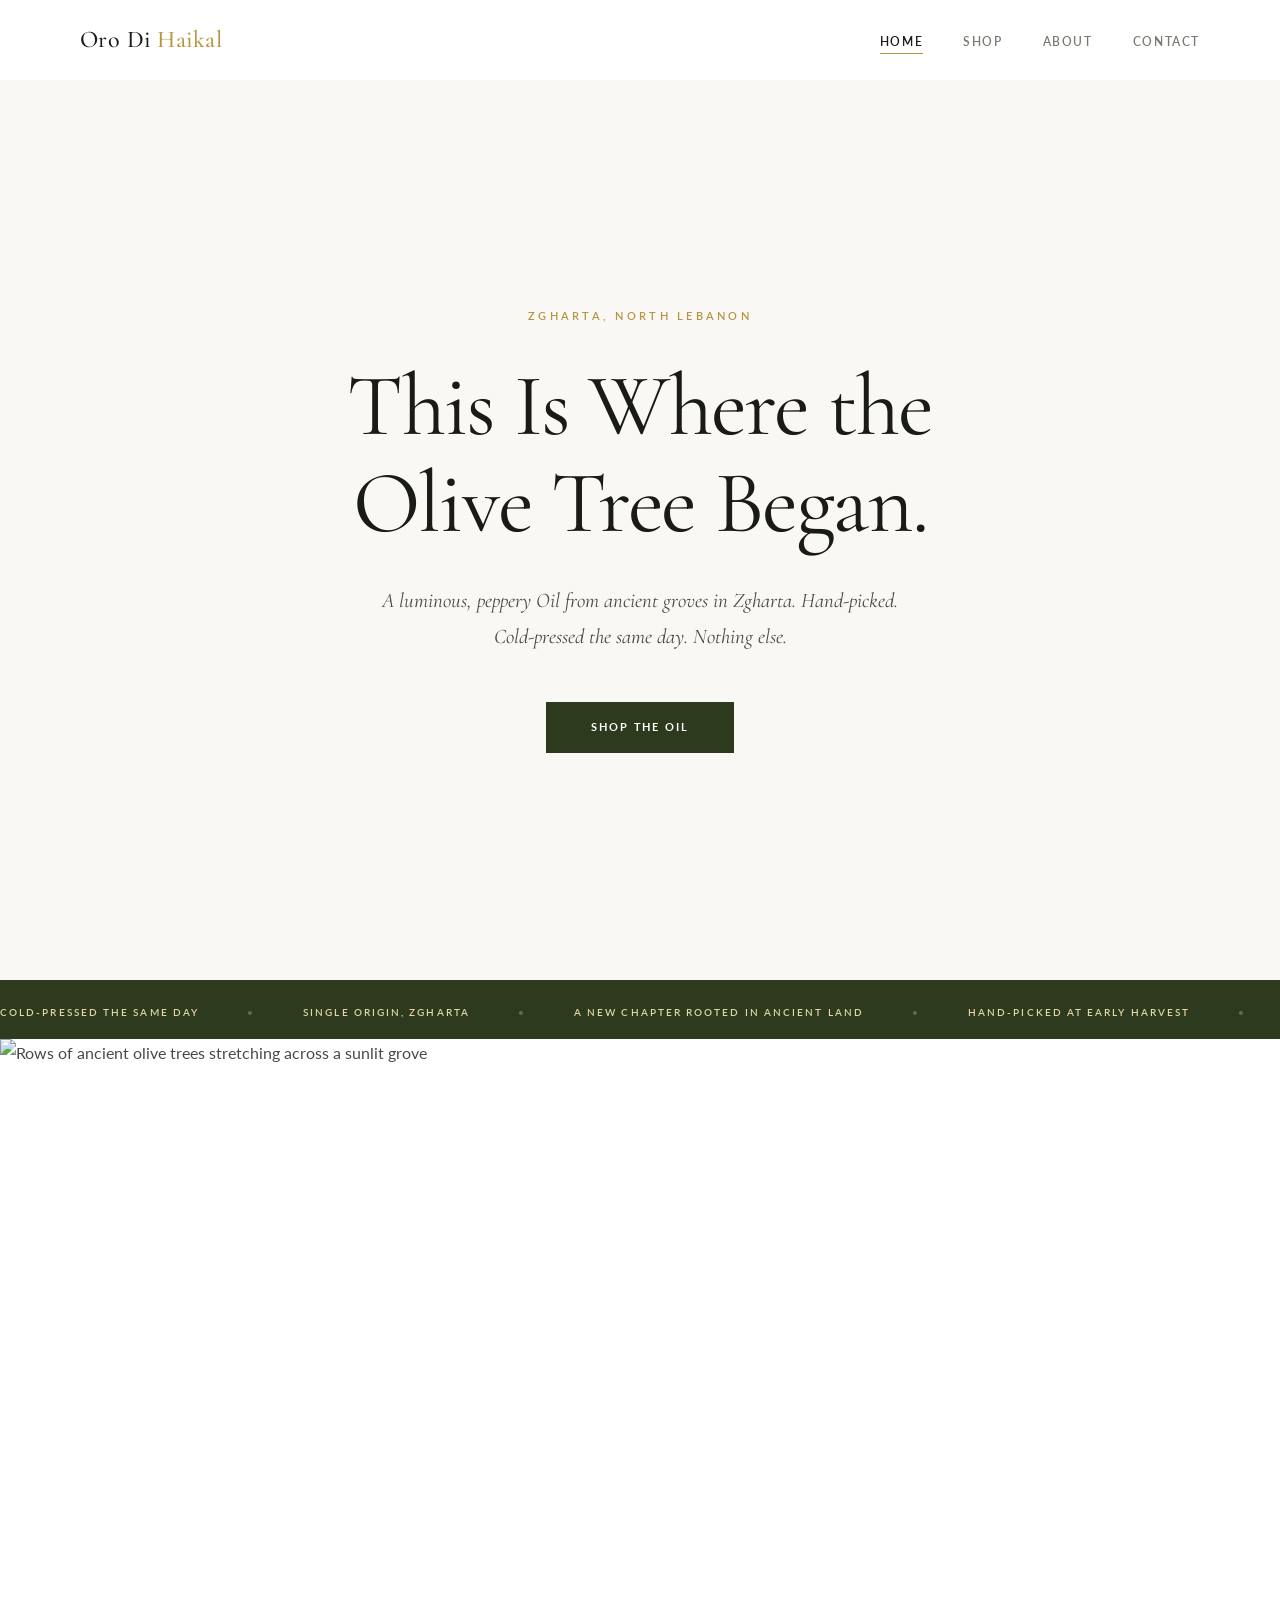
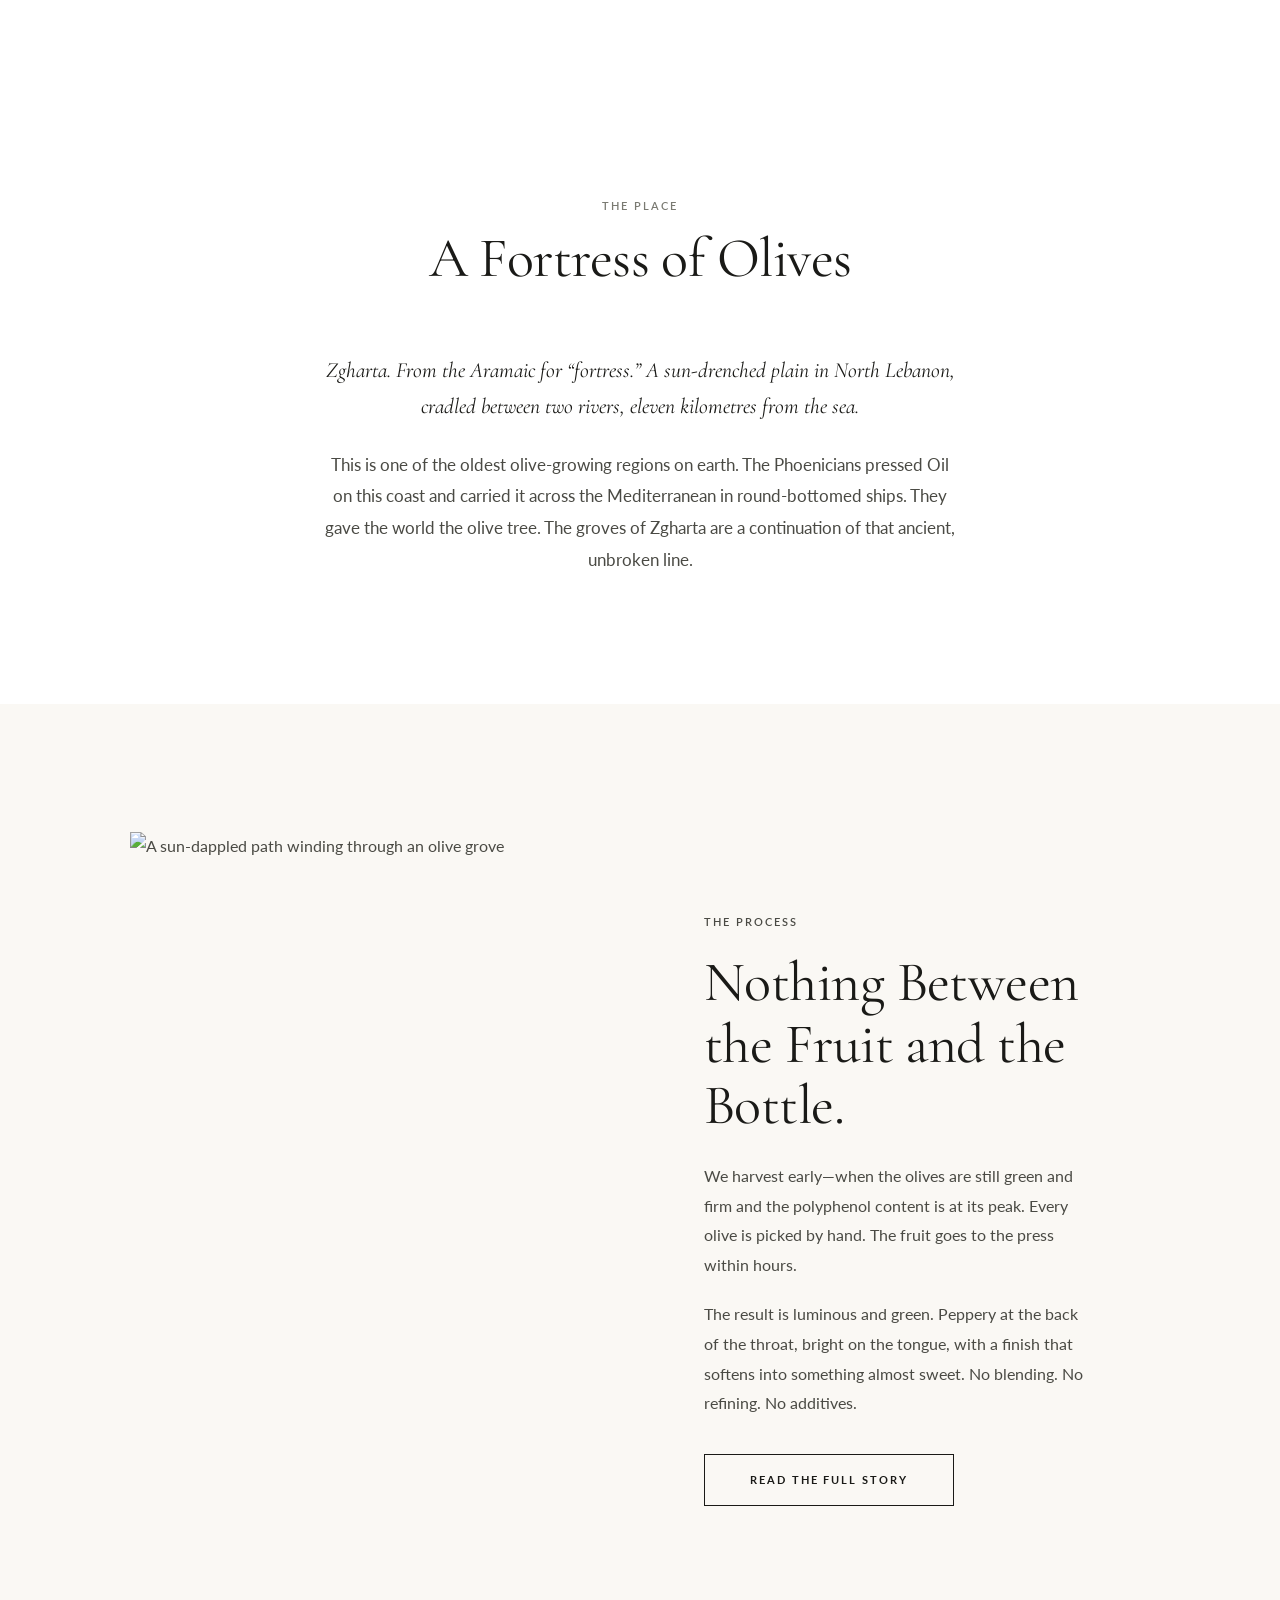
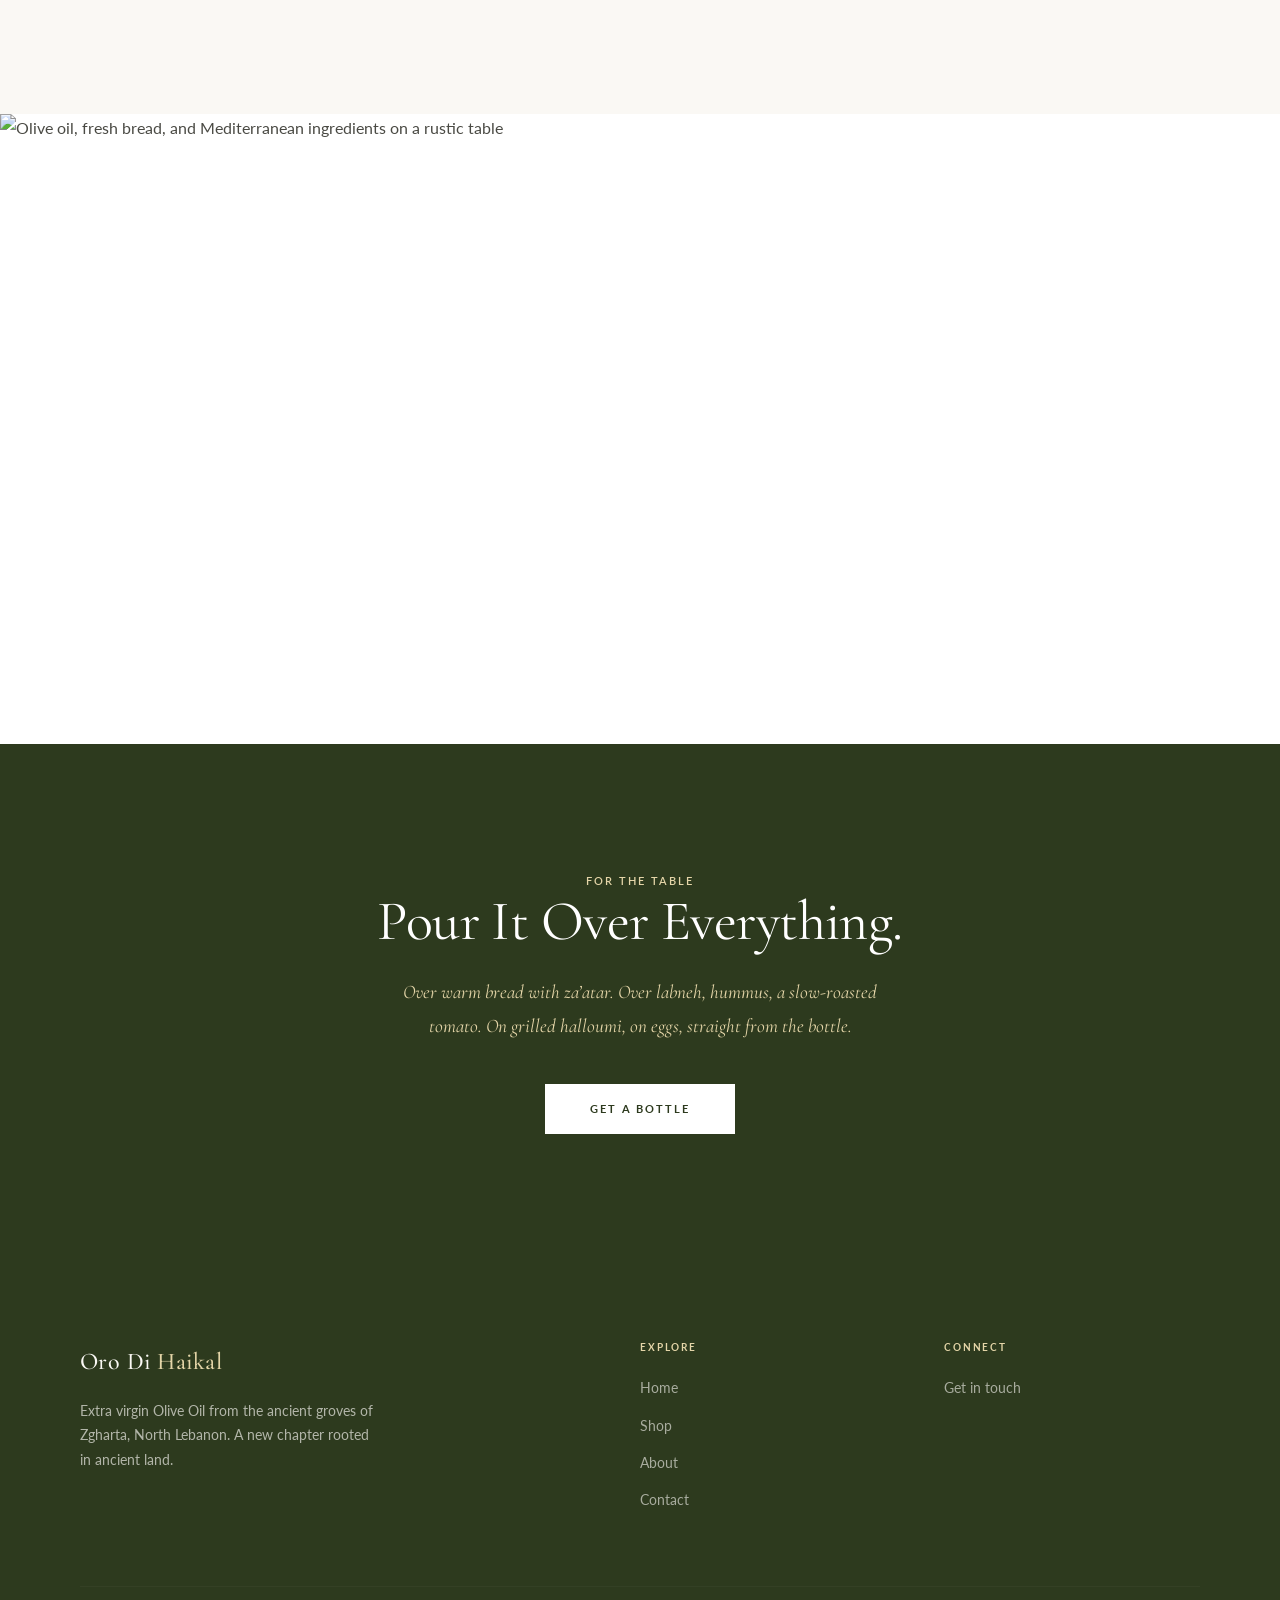
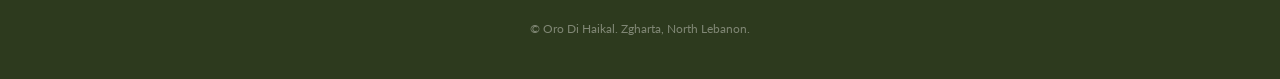
==== commit e2ef8a95: "update photos" ====
--- a/index.html
+++ b/index.html
@@ -59,7 +59,7 @@
     </div>
 
     <!-- Full-width image -->
-    <img class="full-img" src="https://images.unsplash.com/photo-1501785888041-af3ef285b470?w=1600&q=80" alt="Sun-drenched landscape" loading="lazy" />
+    <img class="full-img" src="https://images.unsplash.com/photo-1766928538460-582b563fd89e?w=1600&q=80" alt="Rows of ancient olive trees stretching across a sunlit grove" loading="lazy" />
 
     <!-- The Place -->
     <section class="s s--white">
@@ -80,7 +80,7 @@
       <div class="container" style="max-width:1100px">
         <div class="duo">
           <div class="duo-img reveal">
-            <img src="https://images.unsplash.com/photo-1474979266404-7eaacdc50f24?w=900&q=80" alt="Olive grove" loading="lazy" />
+            <img src="https://images.unsplash.com/photo-1682285116813-8f503995b001?w=900&q=80" alt="A sun-dappled path winding through an olive grove" loading="lazy" />
           </div>
           <div class="duo-text reveal reveal-d1">
             <p class="label">The Process</p>
@@ -94,7 +94,7 @@
     </section>
 
     <!-- Full-width image -->
-    <img class="full-img" src="https://images.unsplash.com/photo-1515542622106-78bda8ba0e5b?w=1600&q=80" alt="Mediterranean light through olive branches" loading="lazy" />
+    <img class="full-img" src="https://images.unsplash.com/photo-1758524152053-2d0ff084142d?w=1600&q=80" alt="Olive oil, fresh bread, and Mediterranean ingredients on a rustic table" loading="lazy" />
 
     <!-- CTA -->
     <section class="s s--green">
--- a/css/style.css
+++ b/css/style.css
@@ -140,7 +140,7 @@
 }
 .hero-bg {
   position: absolute; inset: 0;
-  background: url('https://images.unsplash.com/photo-1600857544200-b2f666a9a2ec?w=1920&q=80') center/cover no-repeat;
+  background: url('https://images.unsplash.com/photo-1758524152745-bcb26ffb14a5?w=1920&q=80') center/cover no-repeat;
   opacity: 0.2;
 }
 .hero-bg::after {
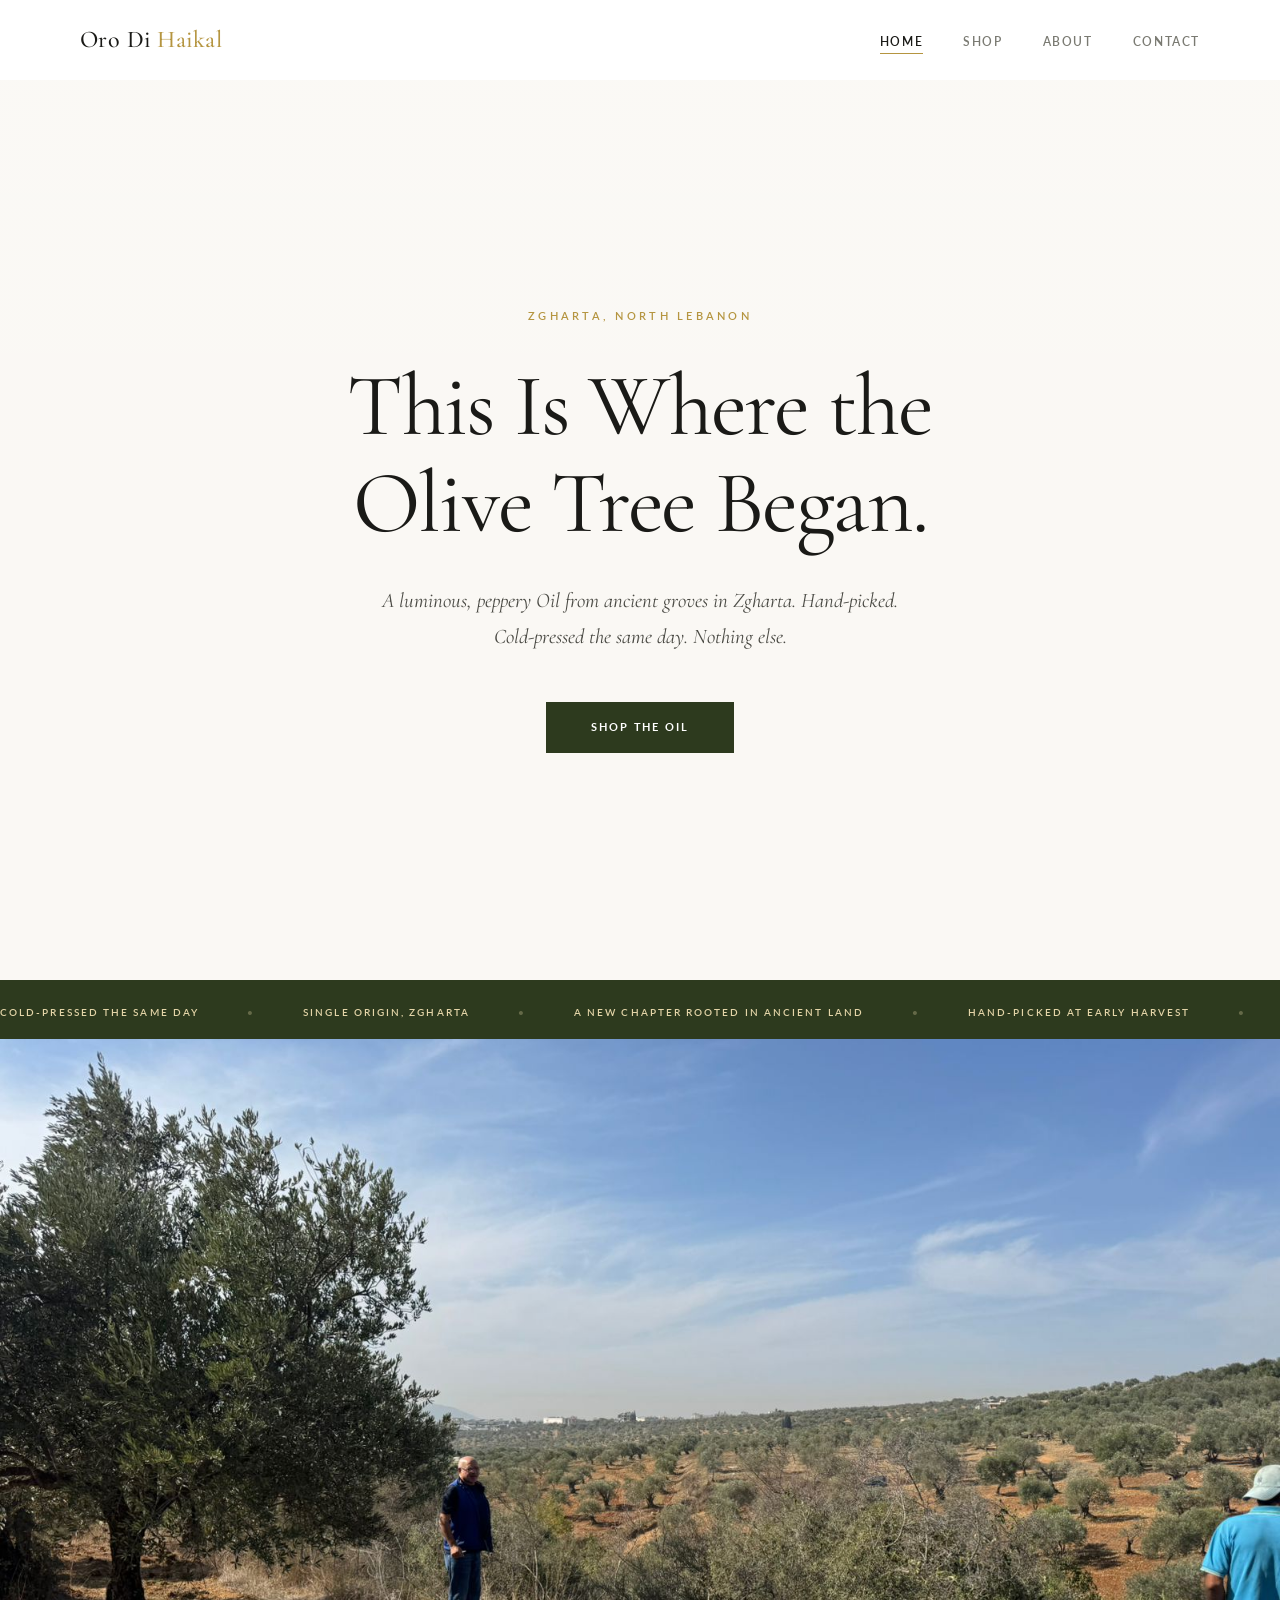
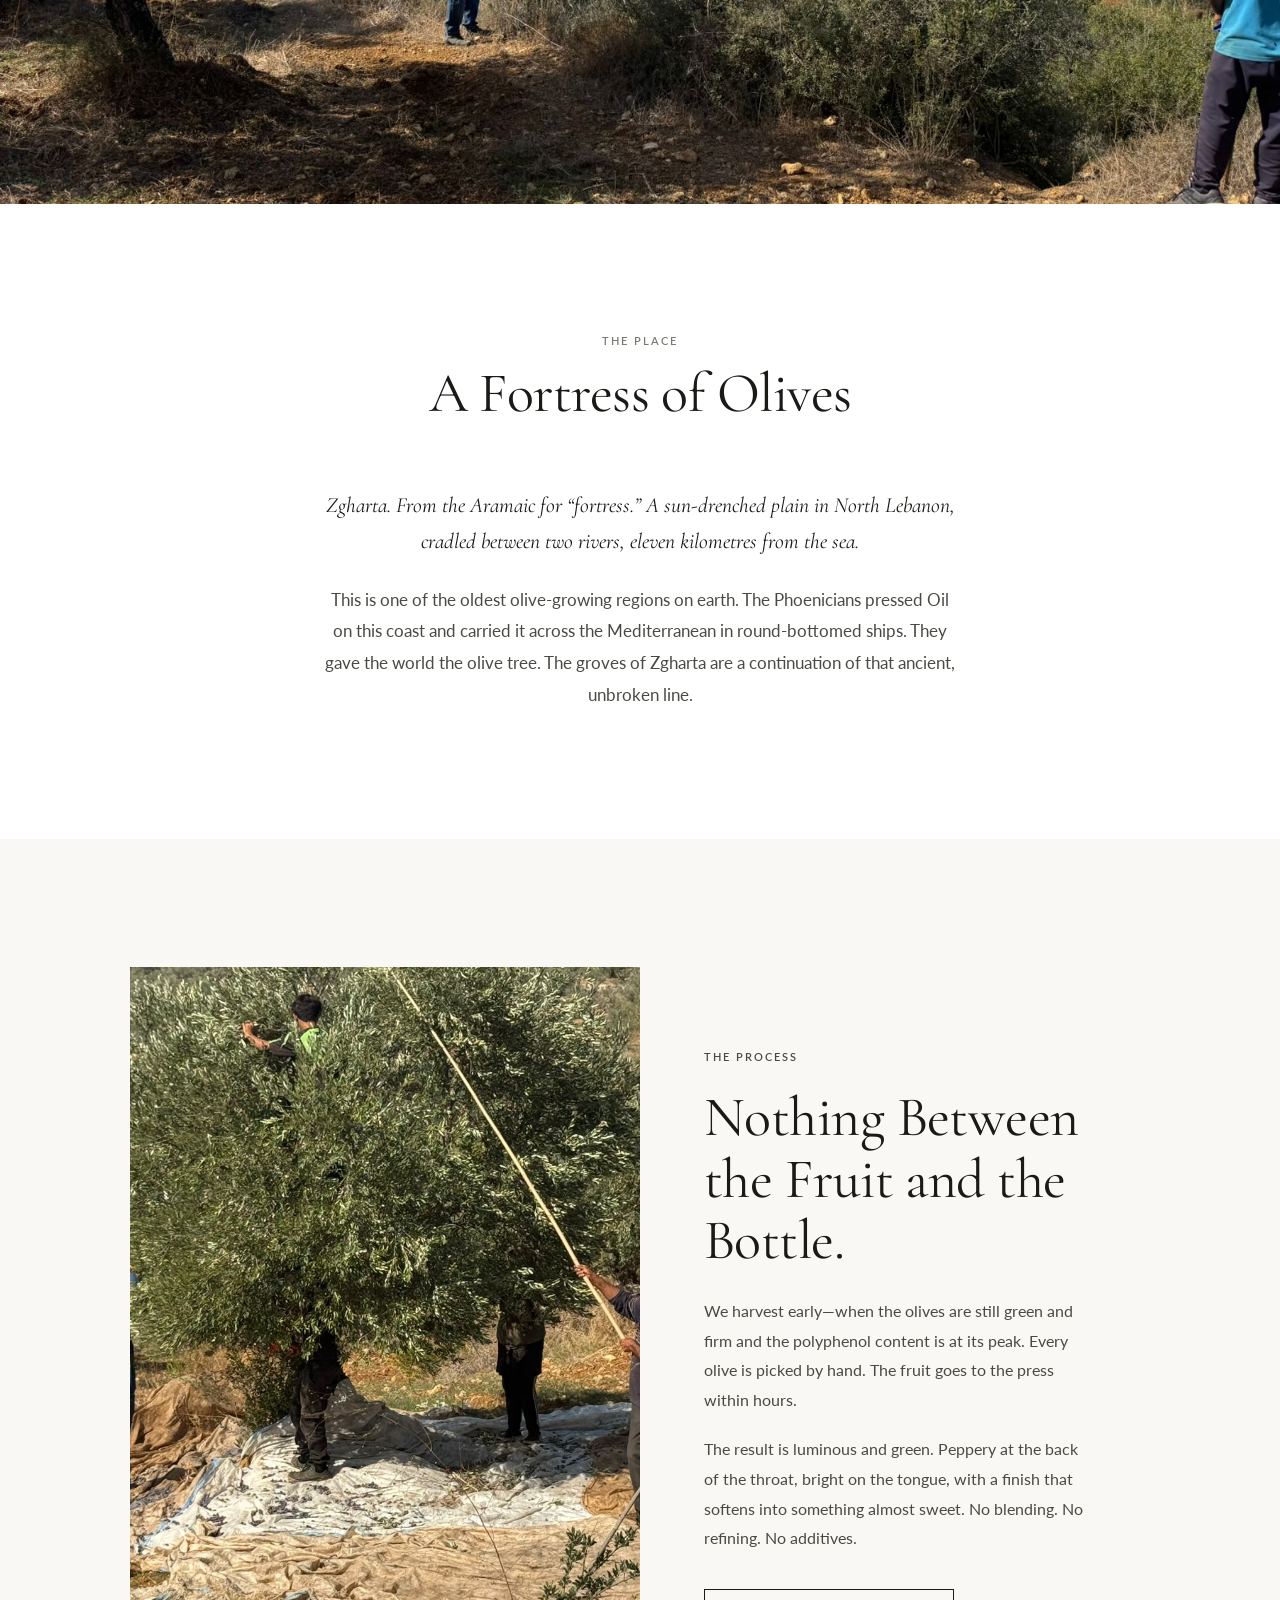
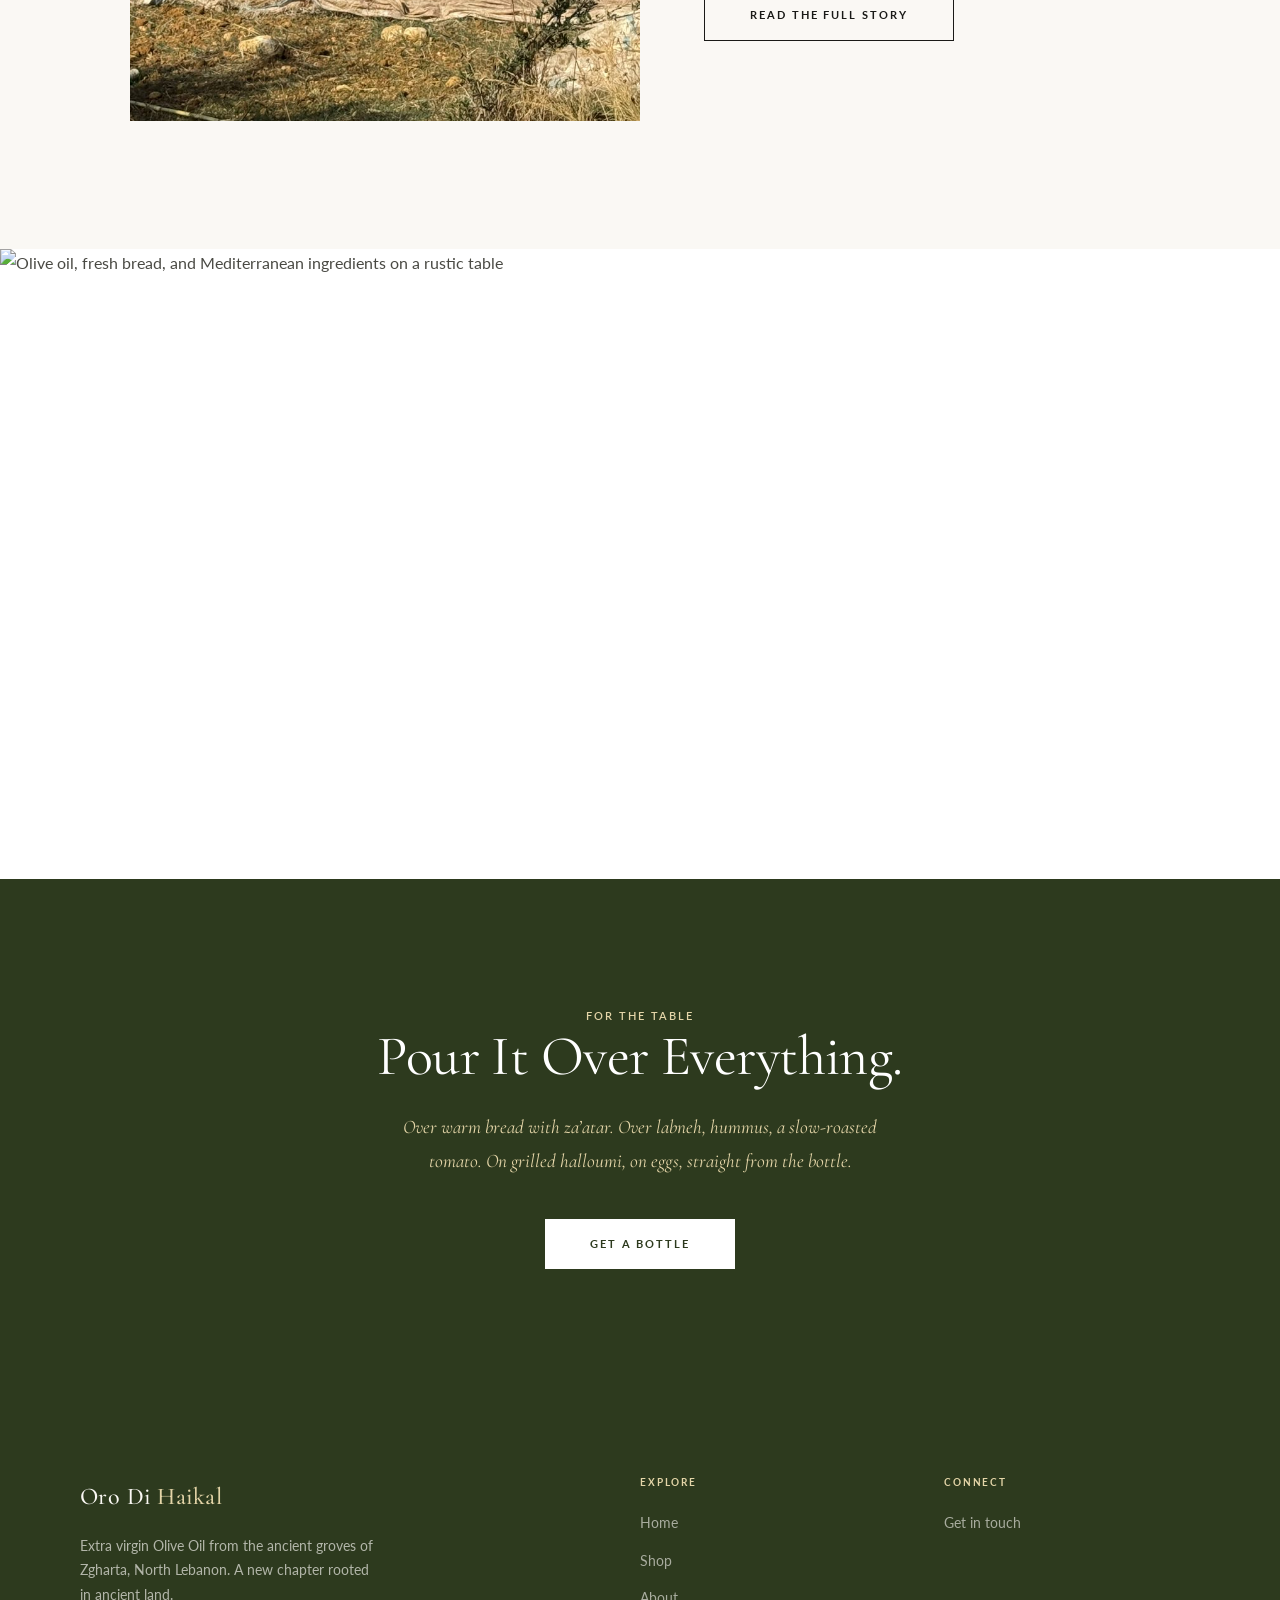
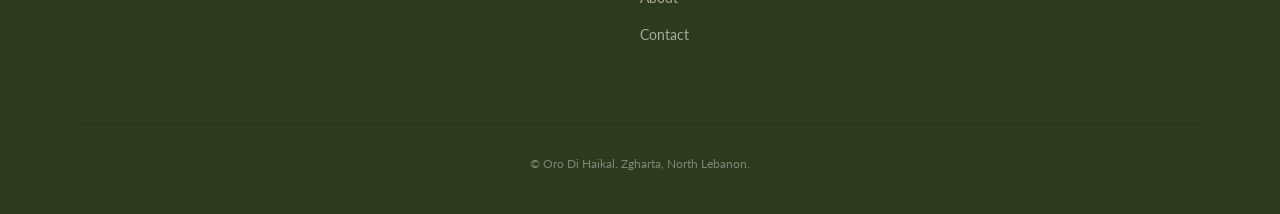
==== commit 79ab1b8c: "add real Zgharta photos" ====
--- a/index.html
+++ b/index.html
@@ -58,8 +58,8 @@
       </ul>
     </div>
 
-    <!-- Full-width image -->
-    <img class="full-img" src="https://images.unsplash.com/photo-1766928538460-582b563fd89e?w=1600&q=80" alt="Rows of ancient olive trees stretching across a sunlit grove" loading="lazy" />
+    <!-- Full-width landscape — Zgharta, Lebanon -->
+    <img class="full-img full-img--landscape" src="images/landscape.jpg" alt="The olive groves of Zgharta, North Lebanon" loading="lazy" />
 
     <!-- The Place -->
     <section class="s s--white">
@@ -80,7 +80,7 @@
       <div class="container" style="max-width:1100px">
         <div class="duo">
           <div class="duo-img reveal">
-            <img src="https://images.unsplash.com/photo-1682285116813-8f503995b001?w=900&q=80" alt="A sun-dappled path winding through an olive grove" loading="lazy" />
+            <img src="images/harvest.jpg" alt="Hand-picking olives in the groves of Zgharta, Lebanon" loading="lazy" />
           </div>
           <div class="duo-text reveal reveal-d1">
             <p class="label">The Process</p>
--- a/css/style.css
+++ b/css/style.css
@@ -214,6 +214,16 @@
   object-fit: cover; display: block;
 }
 
+.full-img--landscape {
+  height: 85vh; min-height: 520px;
+  object-position: center 40%;
+}
+
+.full-img--harvest {
+  height: 75vh; min-height: 460px;
+  object-position: center 60%;
+}
+
 /* ---- Centered prose ---- */
 .prose {
   max-width: 640px; margin: 0 auto; text-align: center;
@@ -238,7 +248,8 @@
 .duo-img { overflow: hidden; }
 .duo-img img {
   width: 100%; height: 100%; min-height: 500px;
-  object-fit: cover; transition: transform 1s var(--ease-out);
+  object-fit: cover; object-position: center top;
+  transition: transform 1s var(--ease-out);
 }
 .duo-img:hover img { transform: scale(1.03); }
 
@@ -438,6 +449,8 @@
   .s { padding: 5rem 0; }
   .page-hero { padding: 6rem 0 3rem; }
   .full-img { height: 50vh; min-height: 280px; }
+  .full-img--landscape { height: 60vh; min-height: 320px; }
+  .full-img--harvest { height: 55vh; min-height: 300px; }
   .container { padding: 0 1.5rem; }
   .card-body { padding: 1.5rem; }
   .card img { height: 200px; }
